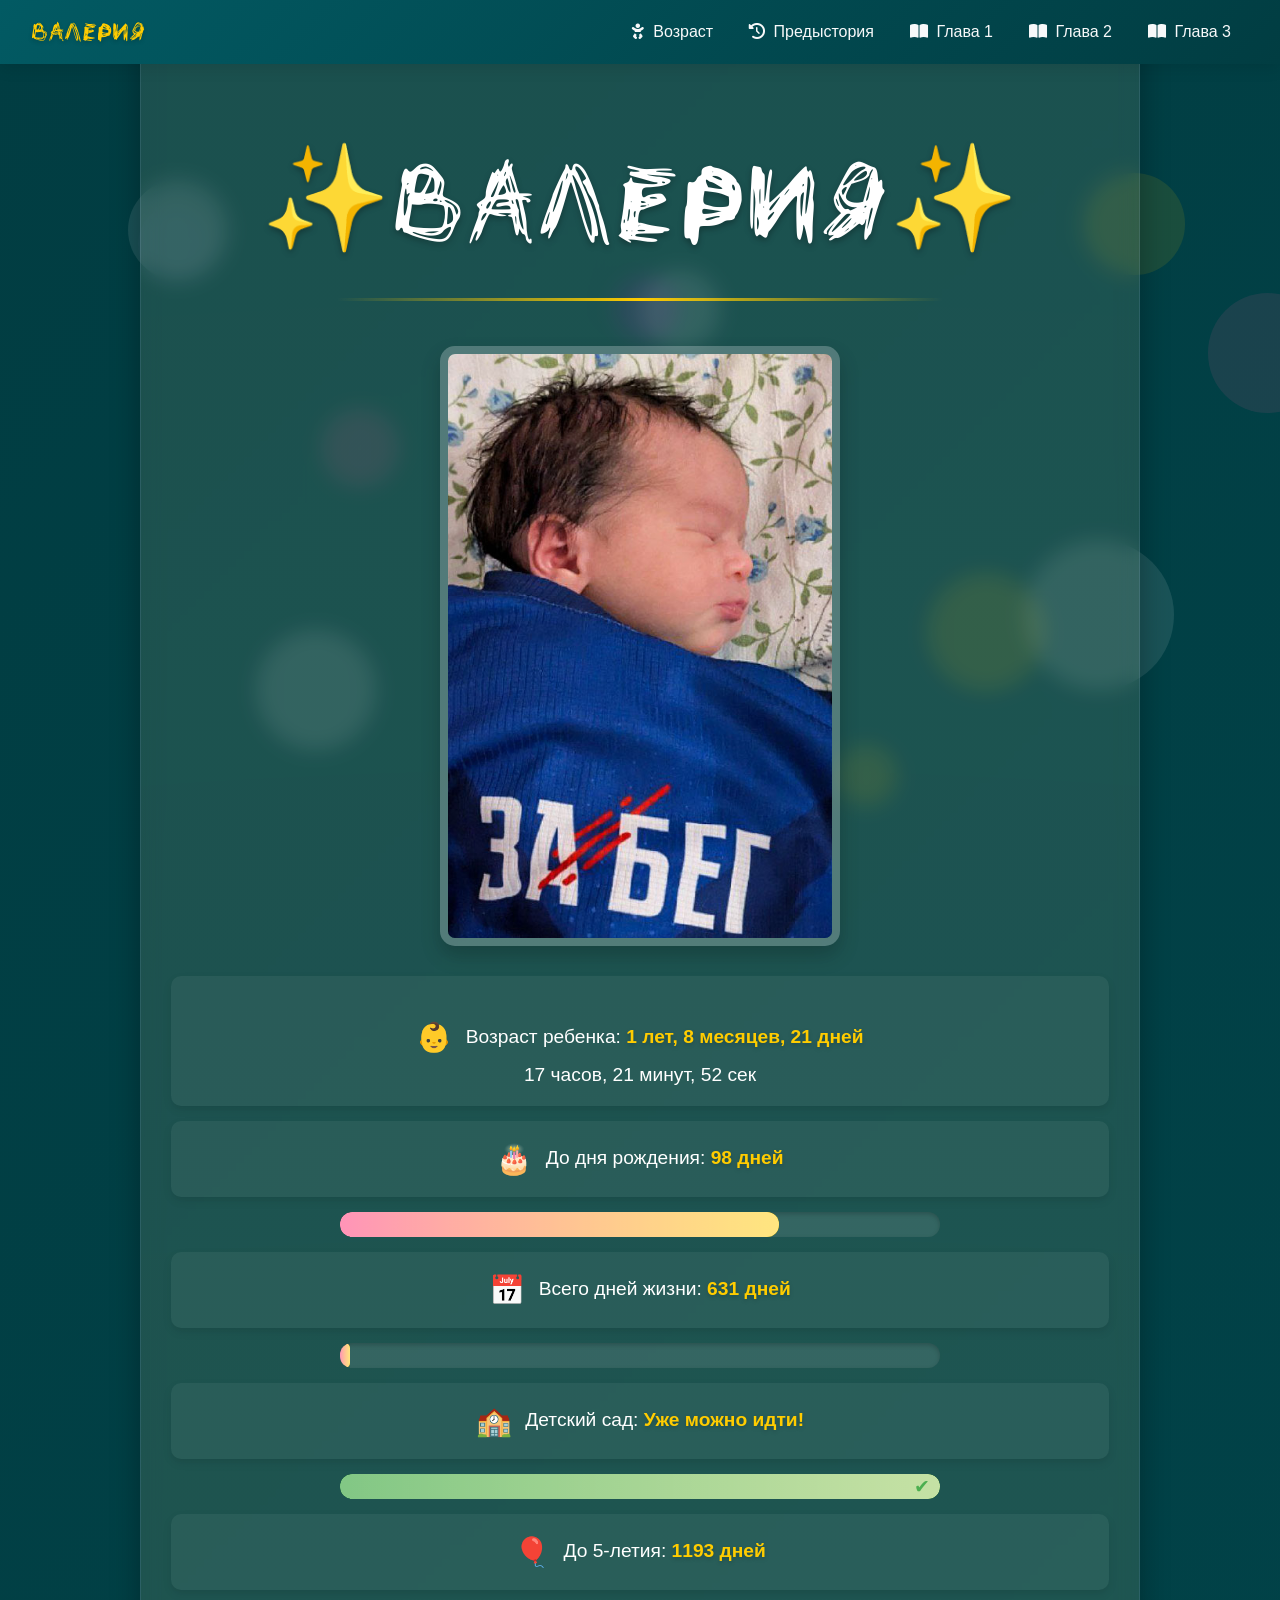
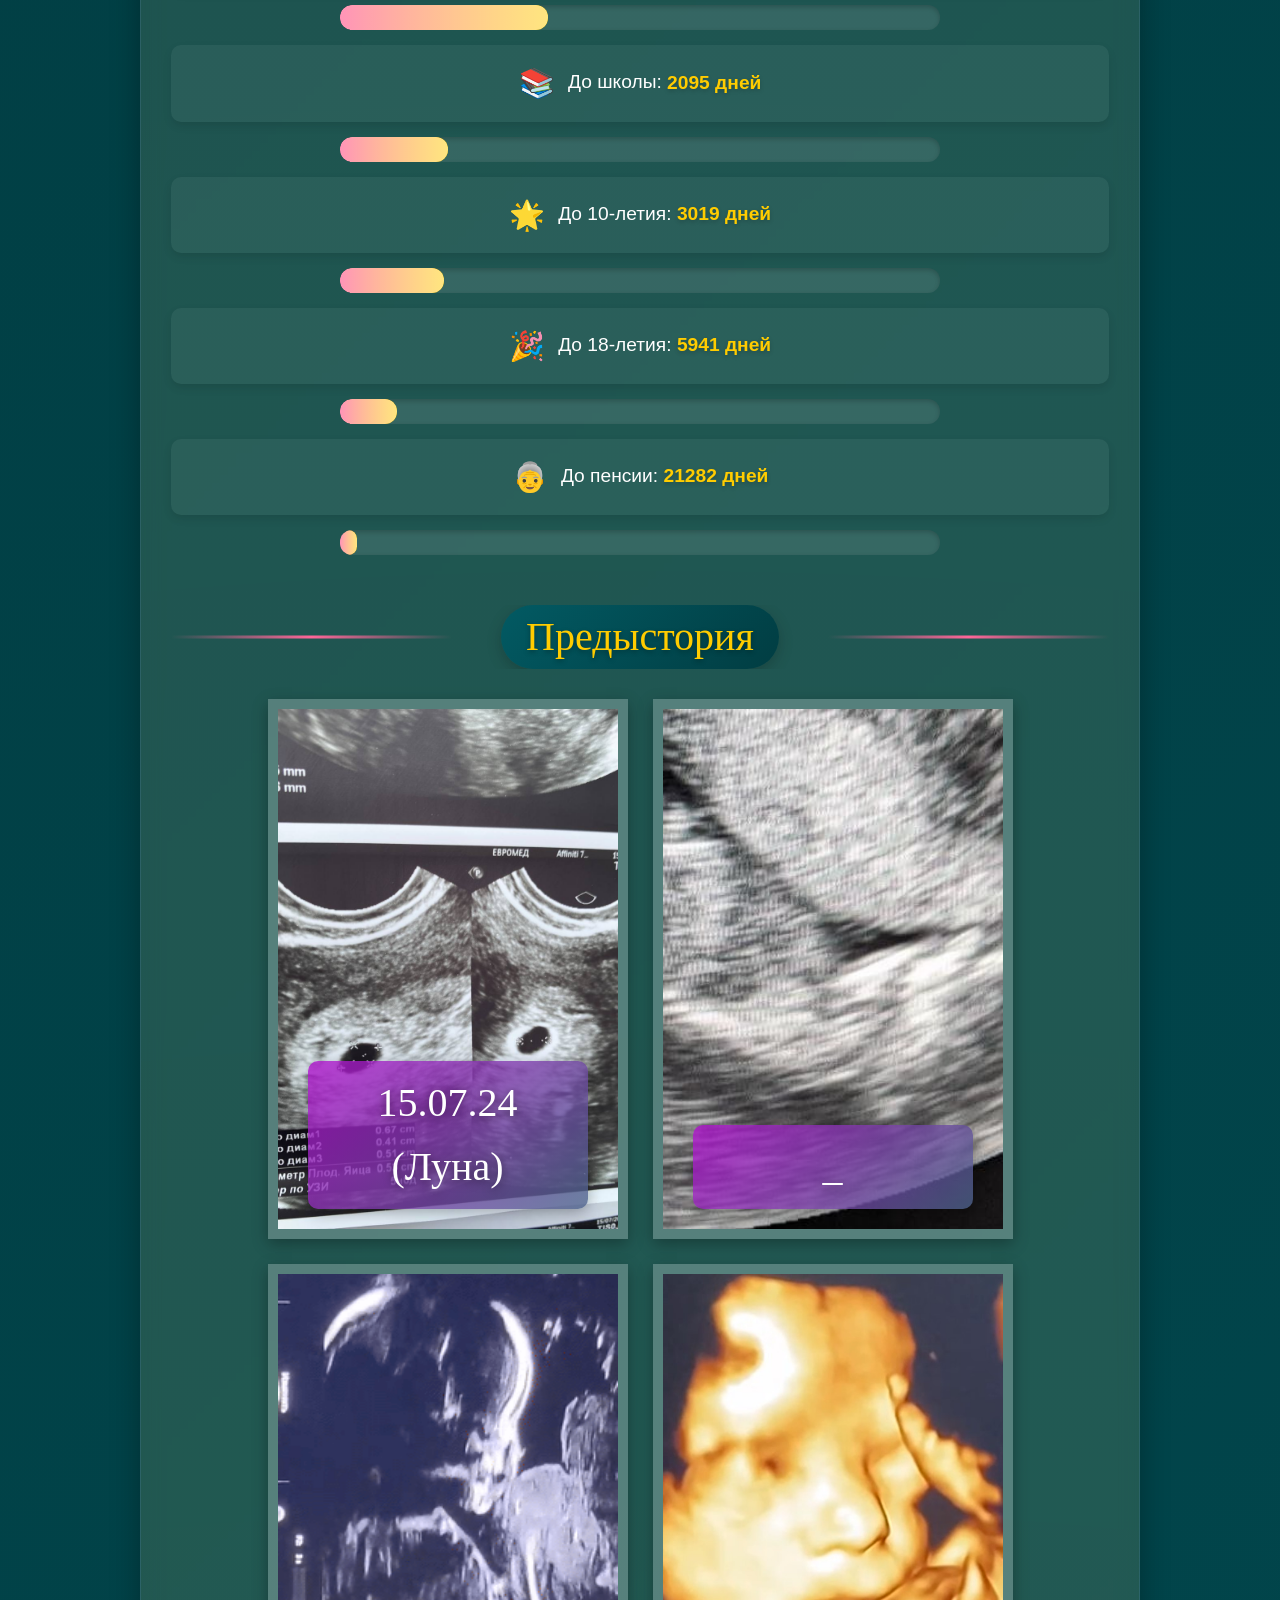
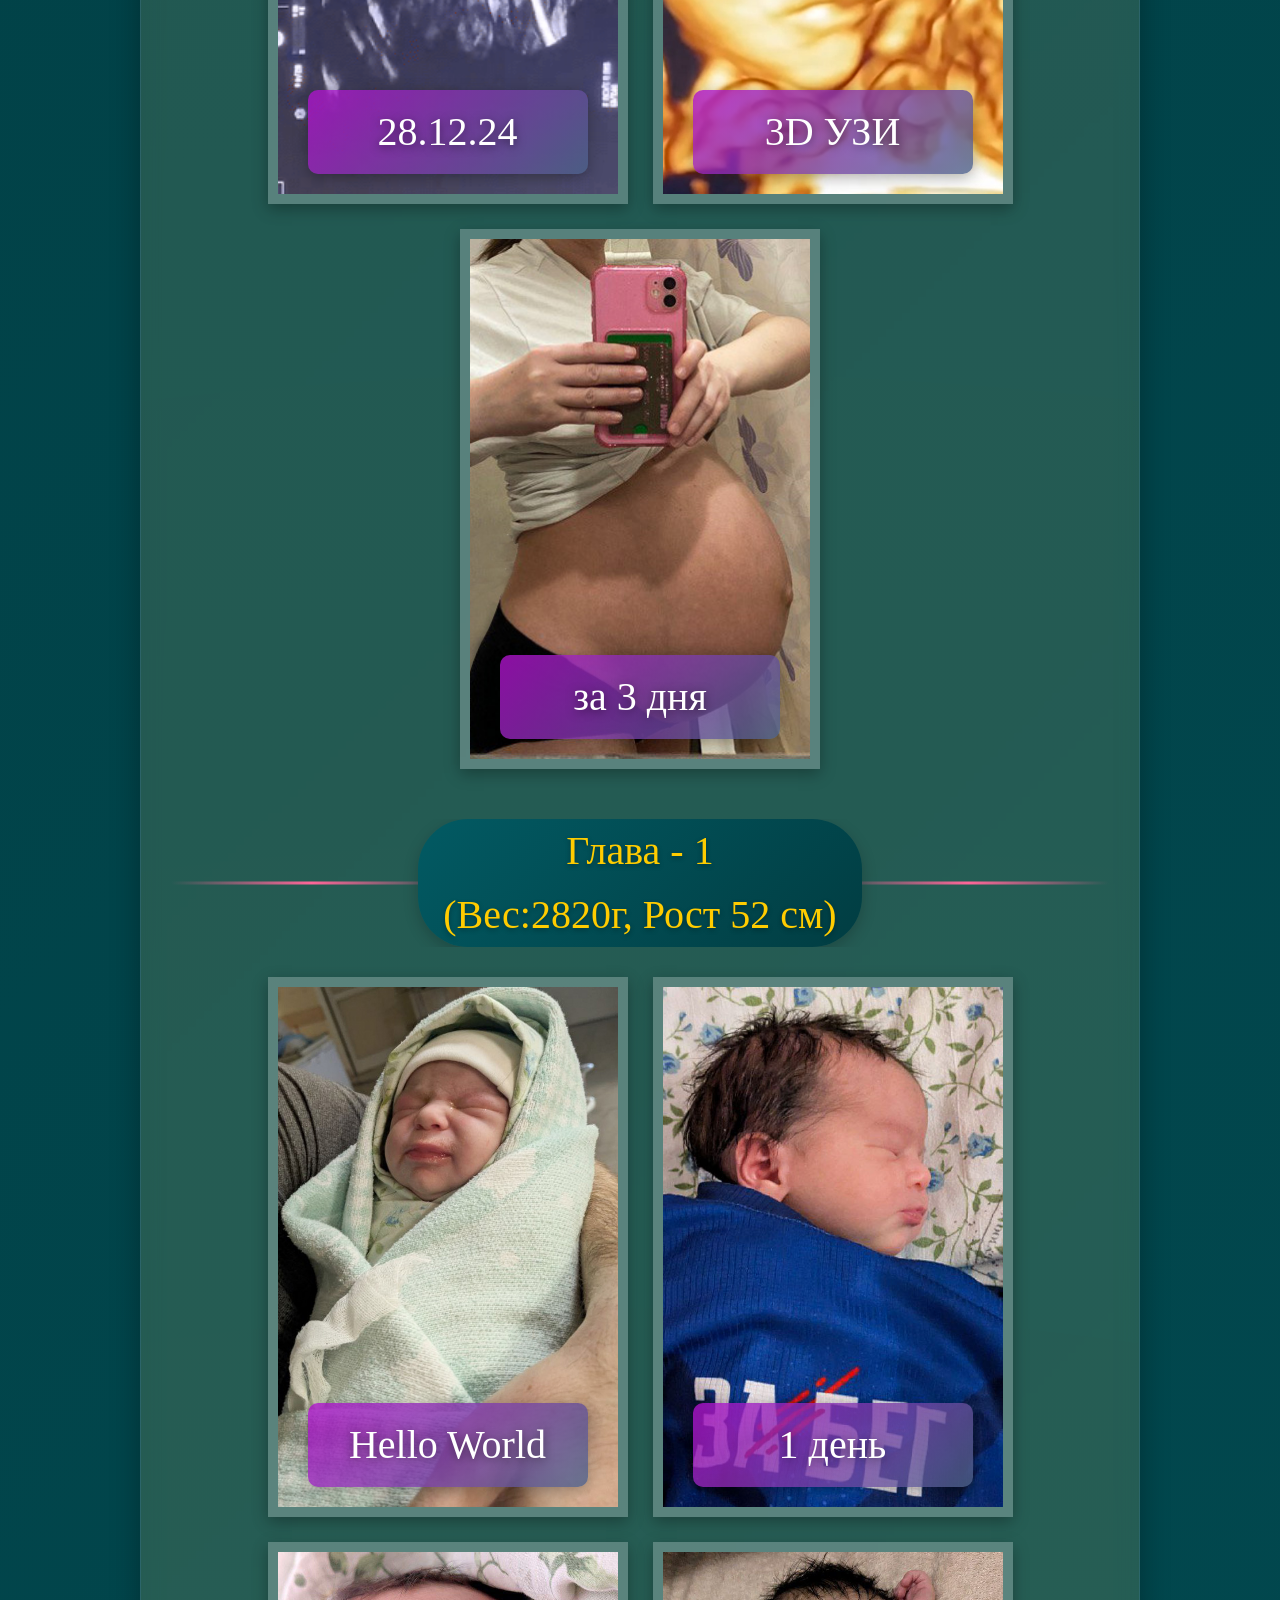
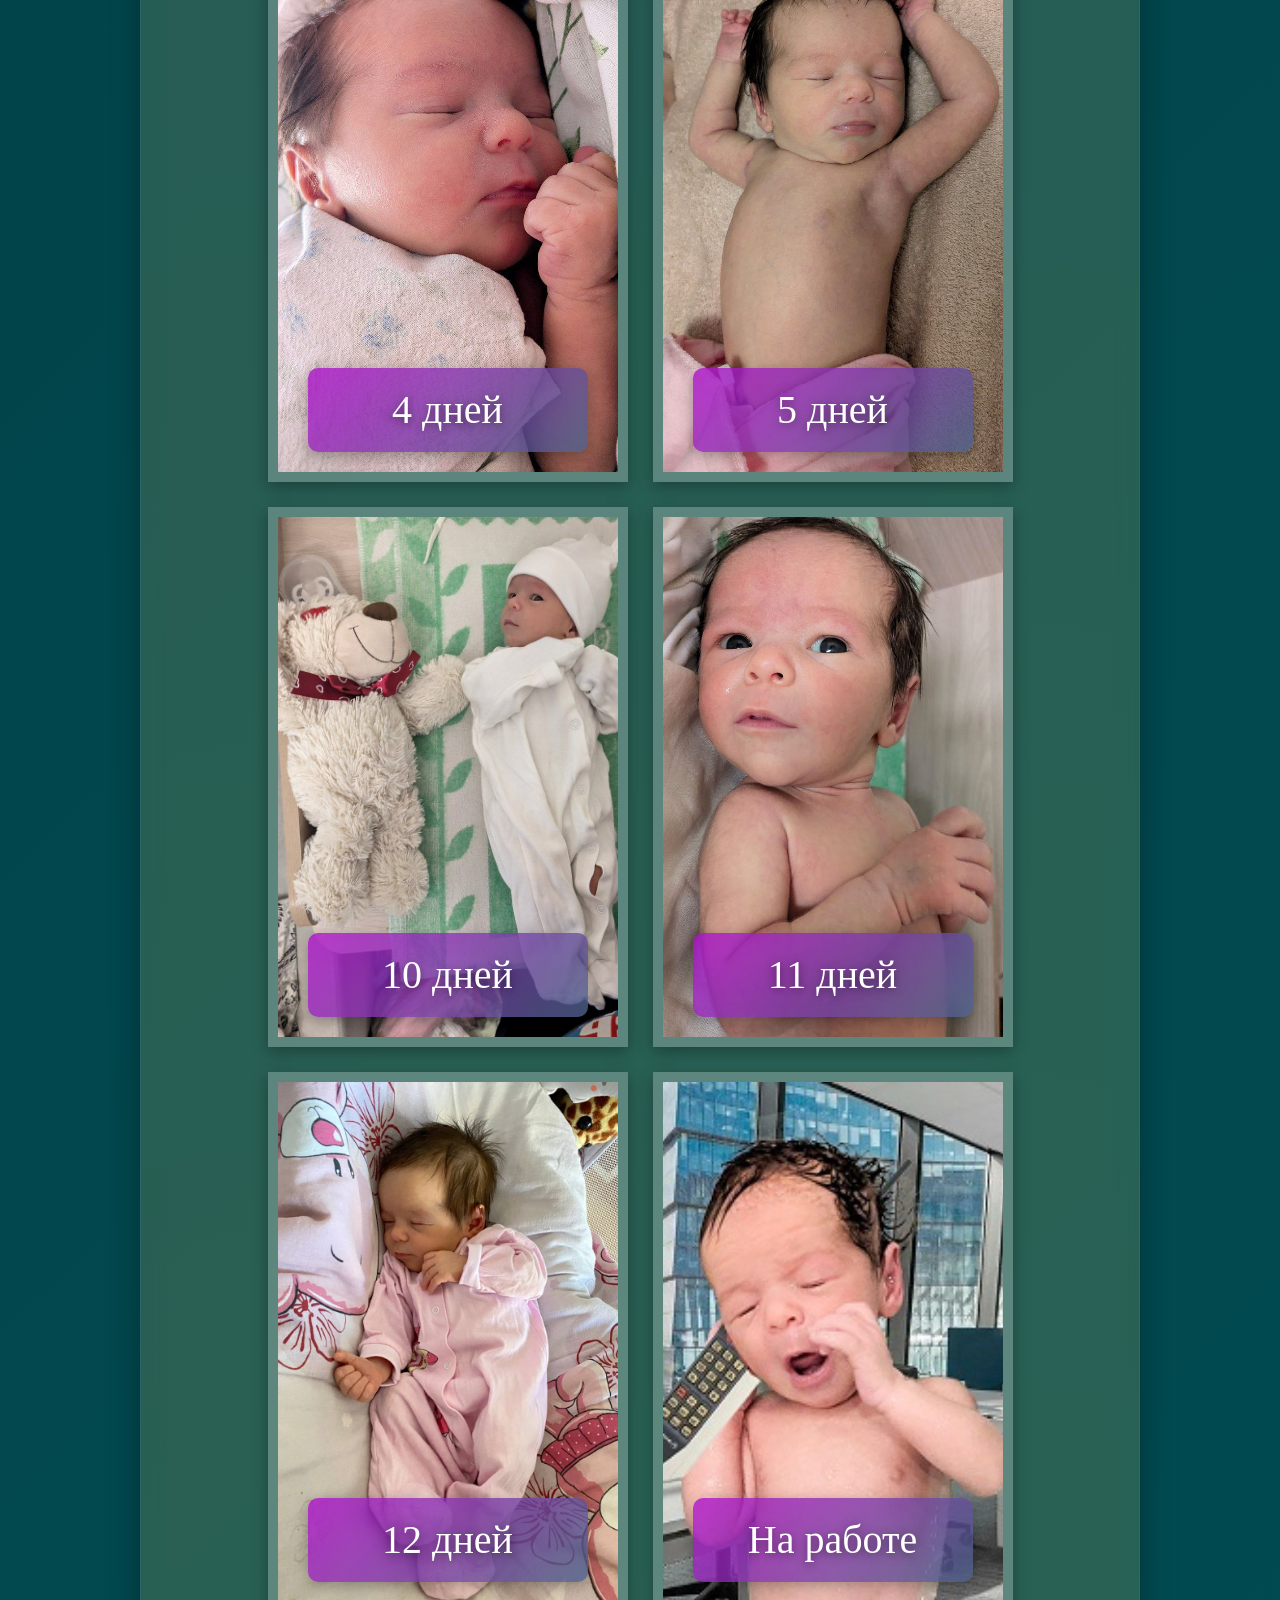
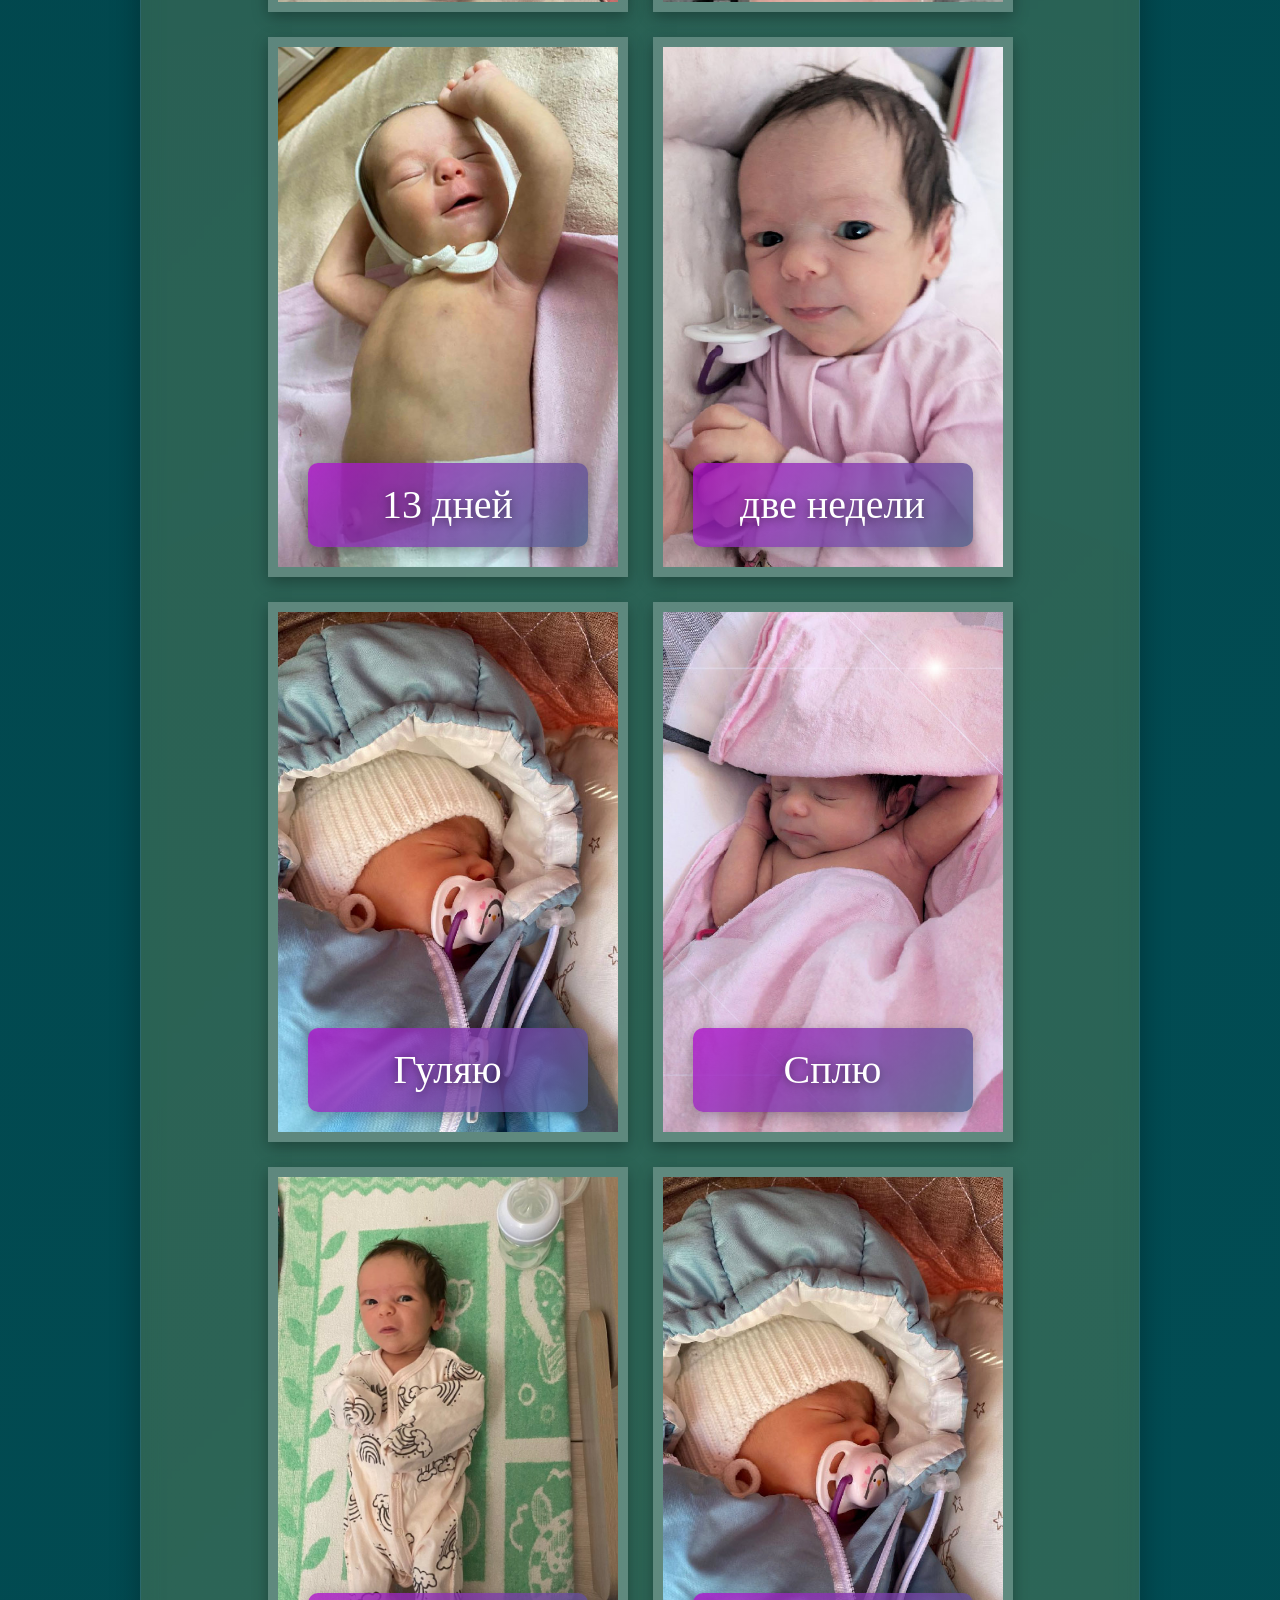
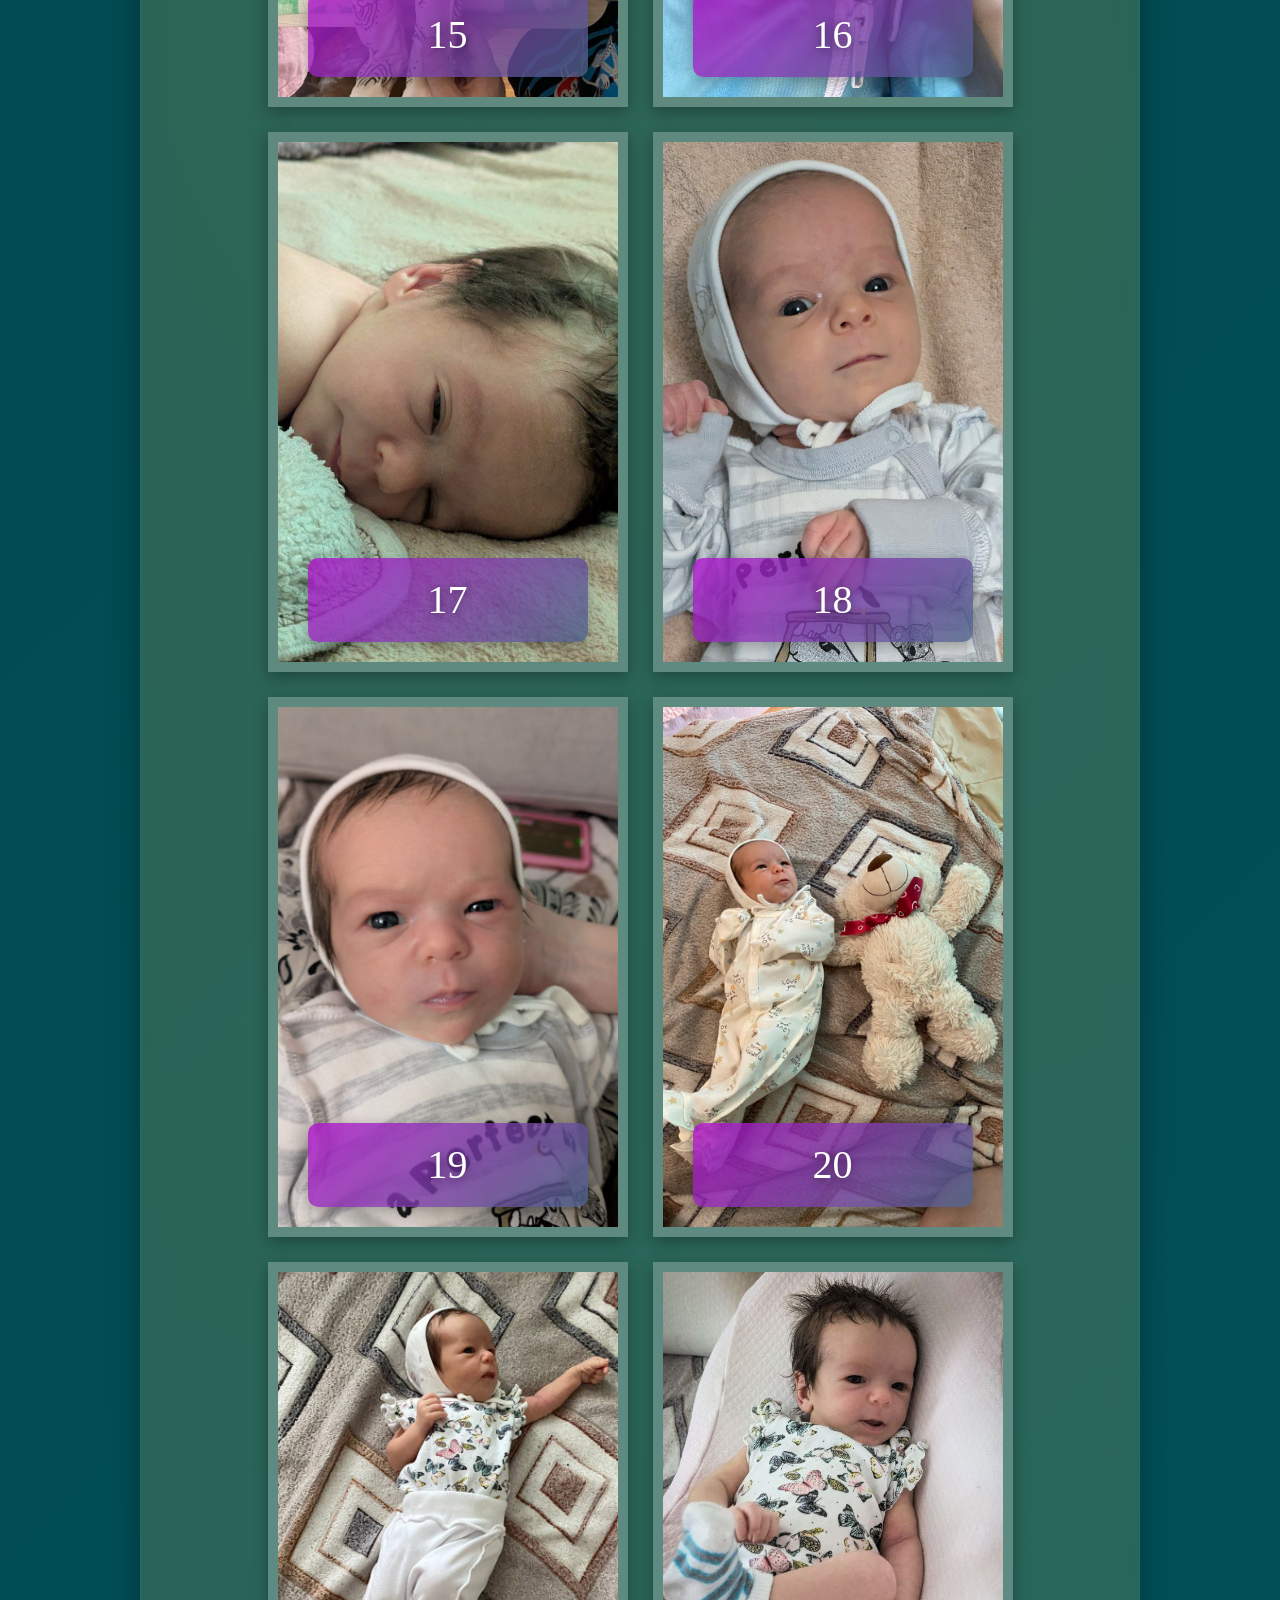
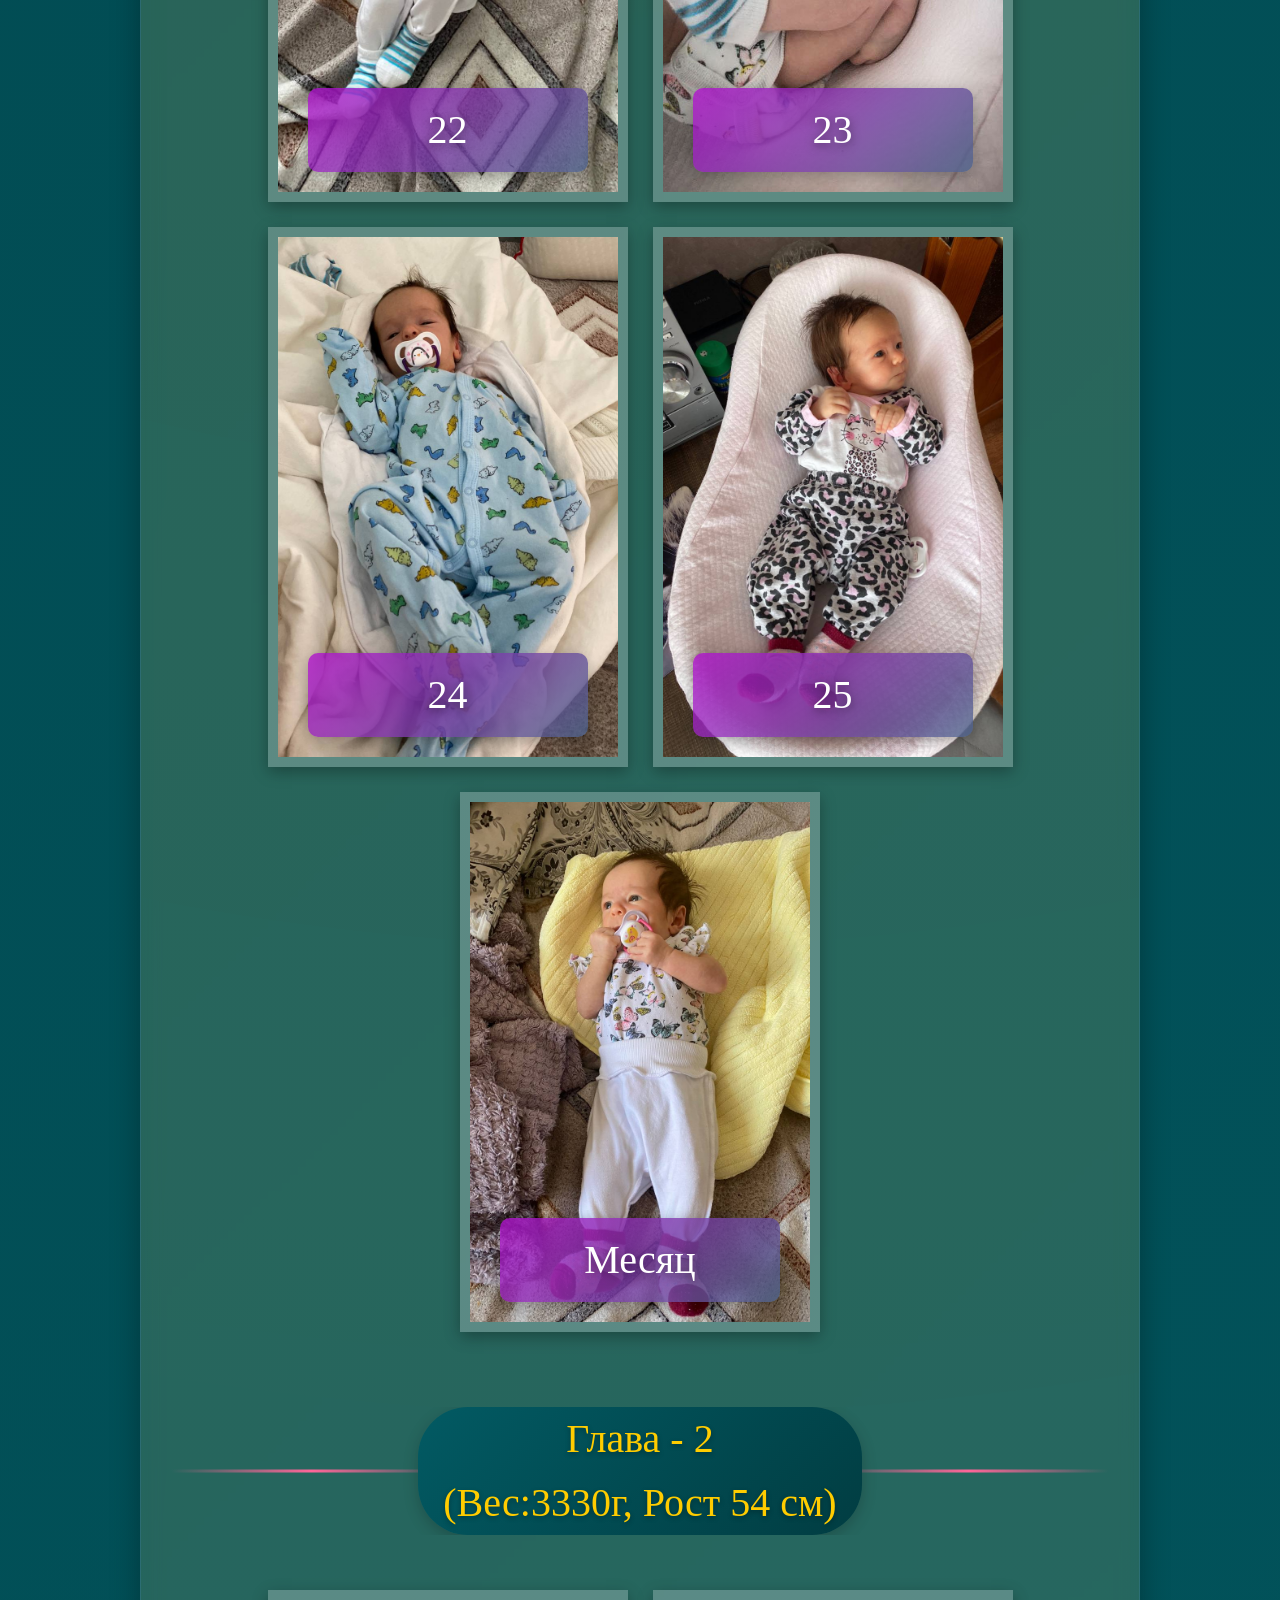
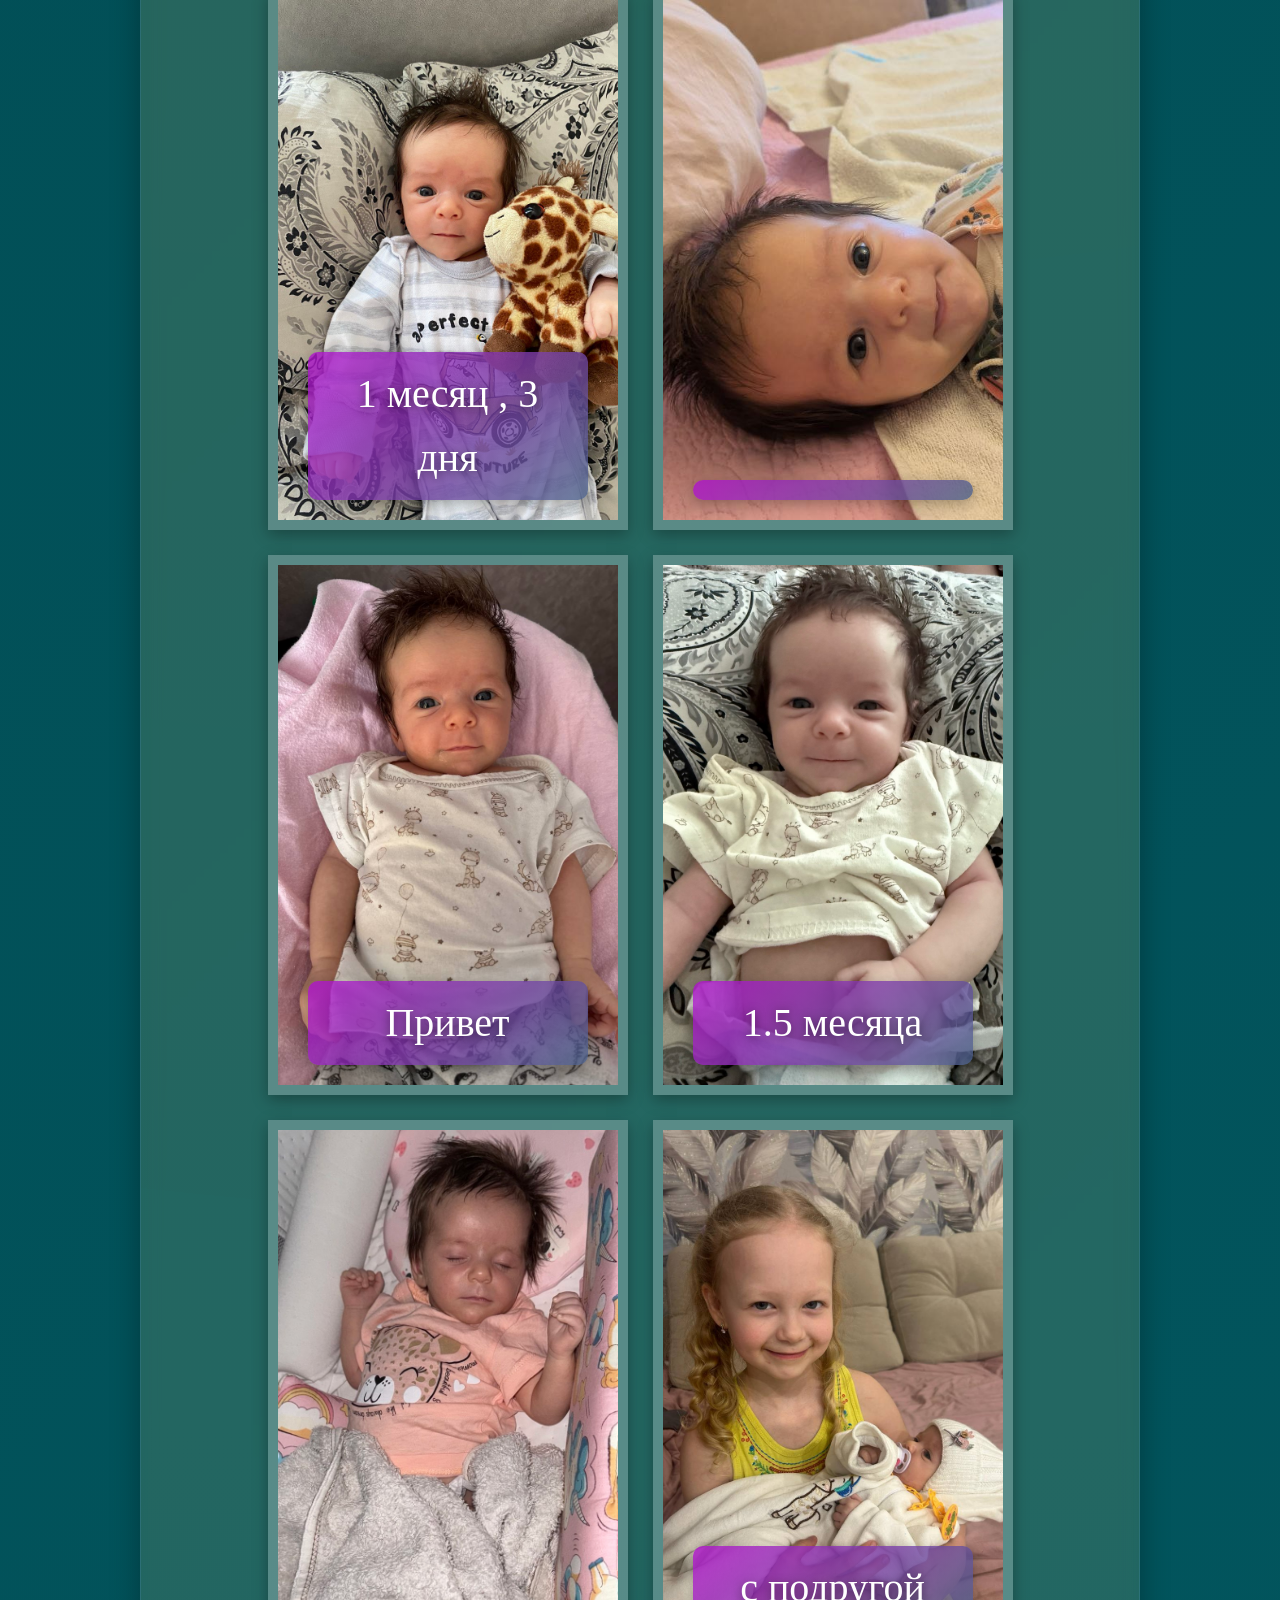
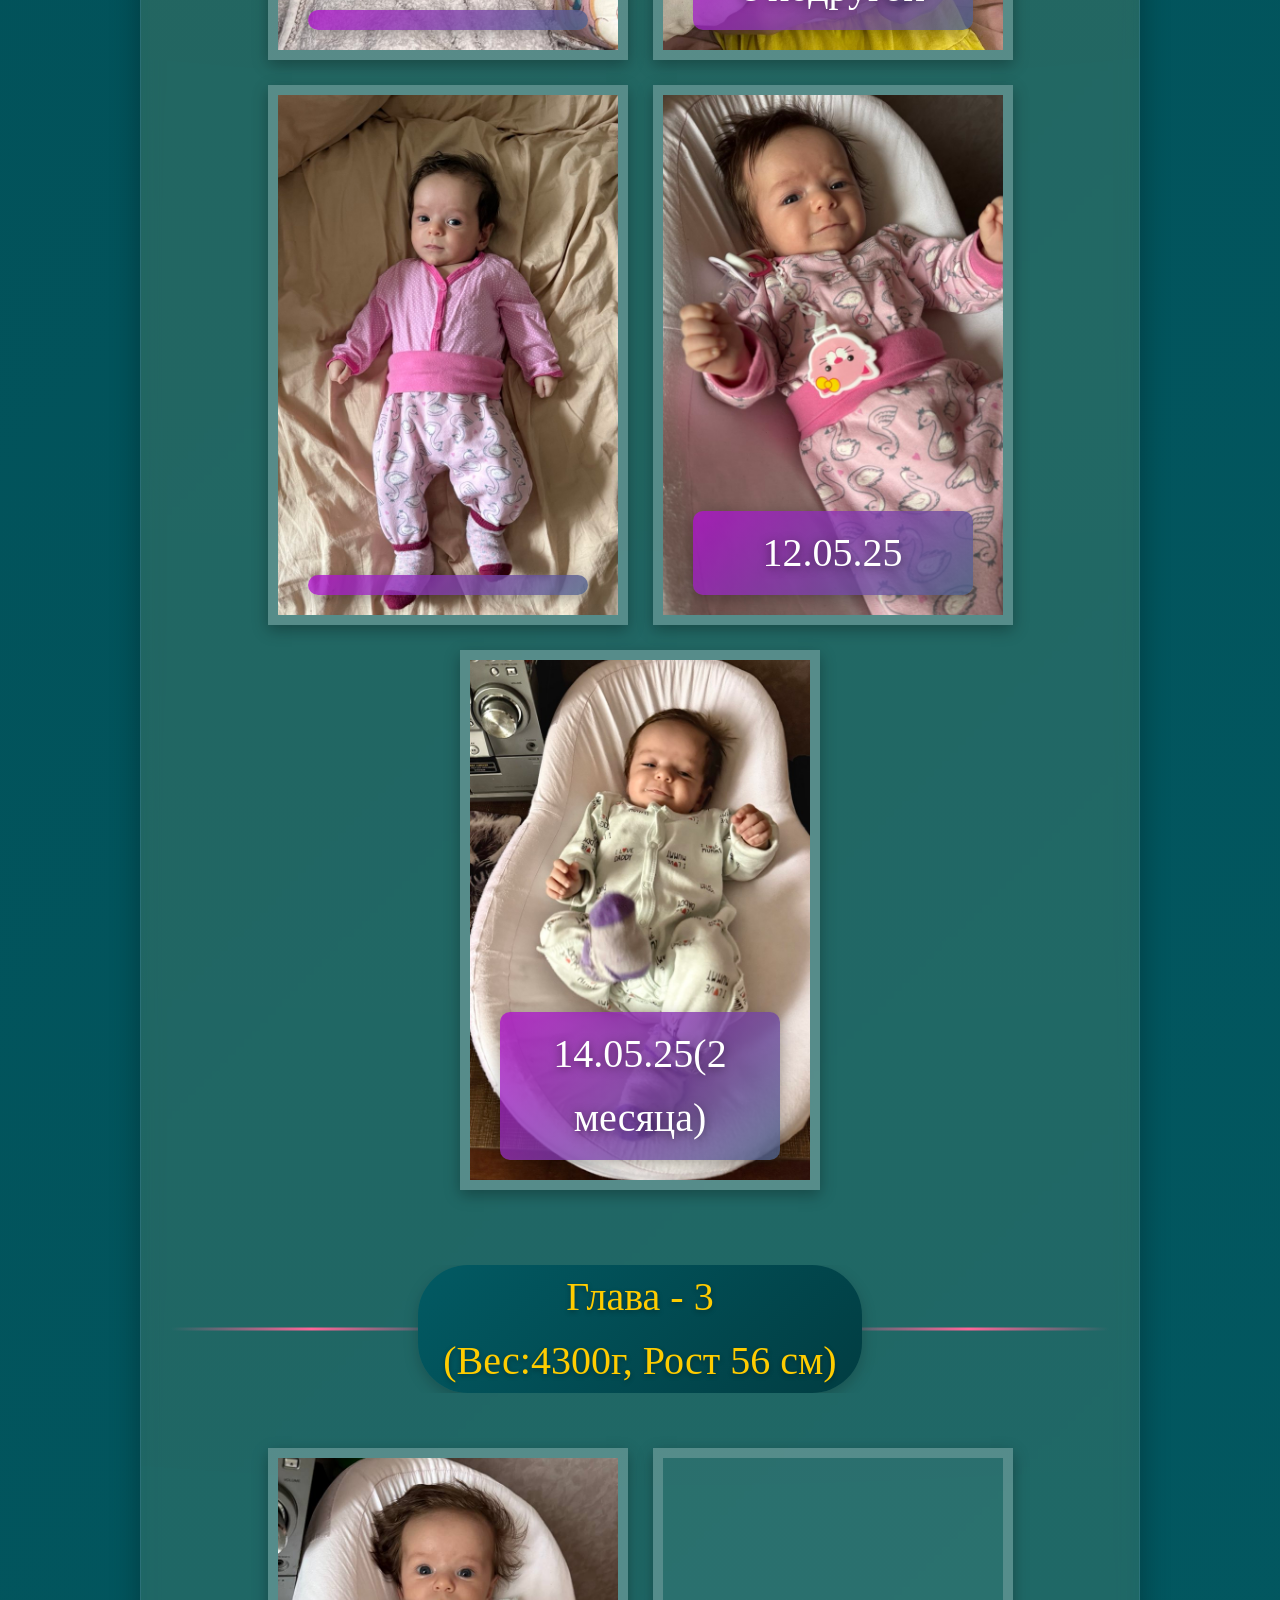
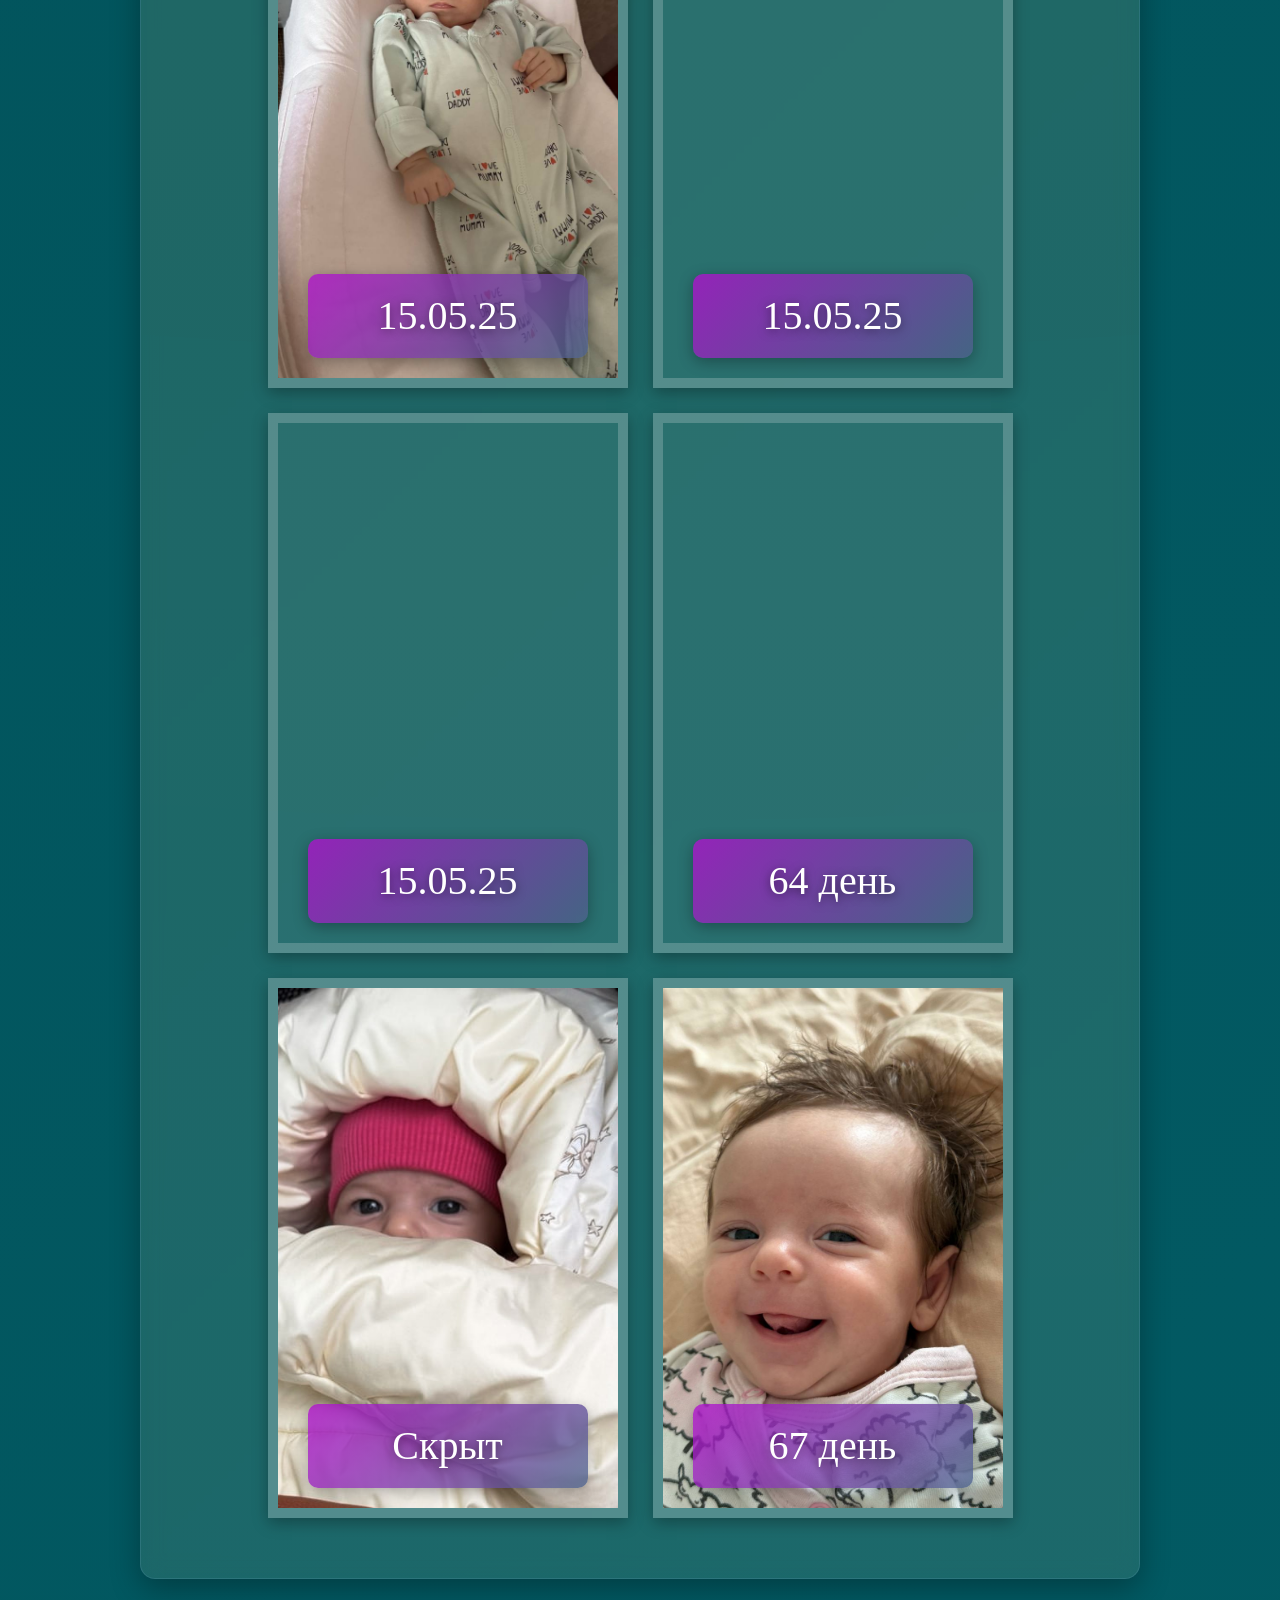
==== index.html @ 24e50fef "first commit" ====
<!DOCTYPE html>
<html lang="ru">
<head>
    <meta charset="UTF-8">
    <meta name="viewport" content="width=device-width, initial-scale=1.0">
    <title>Валерия: История роста</title>
    <link rel="icon" type="image/x-icon" href="icons8.png">
    <!-- Bootstrap CSS -->
    <link href="https://stackpath.bootstrapcdn.com/bootstrap/4.5.2/css/bootstrap.min.css" rel="stylesheet">
    <!-- Google Fonts -->
   
    <!-- Font Awesome -->
    <link rel="stylesheet" href="https://cdnjs.cloudflare.com/ajax/libs/font-awesome/6.4.0/css/all.min.css">
    <!-- Animate.css -->
    <link rel="stylesheet" href="https://cdnjs.cloudflare.com/ajax/libs/animate.css/4.1.1/animate.min.css">
	<link rel="stylesheet" href="styel.css">

    <style>
          /* Анимация частиц в стиле DOOM/Windows */
        .particles-container {
            position: fixed;
            top: 0;
            left: 0;
            width: 100%;
            height: 100%;
            z-index: -1;
            overflow: hidden;
        }
        
        .particle {
            position: absolute;
            width: 2px;
            height: 2px;
            background: rgba(255, 255, 255, 0.5);
            border-radius: 50%;
            animation: particleFly linear infinite;
            opacity: 0;
        }
        
        @keyframes particleFly {
            0% {
                transform: translate3d(0, 0, 0) scale(0.5);
                opacity: 0;
            }
            10% {
                opacity: 0.8;
            }
            50% {
                transform: translate3d(var(--tx), var(--ty), 0) scale(1.2);
                opacity: 1;
            }
            90% {
                opacity: 0.8;
            }
            100% {
                transform: translate3d(calc(var(--tx) * 2), calc(var(--ty) * 2), 0) scale(0.5);
                opacity: 0;
            }
        }
        
        /* Остальные стили остаются без изменений */
        body {
            font-family: 'Arial', sans-serif;
            background-color: #0a0a1a;
            color: #fff;
            overflow-x: hidden;
        }
        
        .navbar {
            background: rgba(10, 10, 26, 0.8);
            backdrop-filter: blur(10px);
        }
        
        .container {
            padding-top: 80px;
            position: relative;
            z-index: 1;
        }
    </style>
</head>
<body>
    <!-- Плавающие элементы фона -->
    <div class="floating-elements">
        <div class="floating-element" style="width: 100px; height: 100px; top: 20%; left: 10%; animation-delay: 0s;"></div>
        <div class="floating-element" style="width: 150px; height: 150px; top: 60%; left: 80%; animation-delay: 2s;"></div>
        <div class="floating-element" style="width: 80px; height: 80px; top: 30%; left: 50%; animation-delay: 4s;"></div>
        <div class="floating-element" style="width: 120px; height: 120px; top: 70%; left: 20%; animation-delay: 6s;"></div>
    </div>
<div class="particles-container" id="particlesContainer"></div>
    <!-- Навигация -->
    <nav class="navbar navbar-expand-lg navbar-light fixed-top">
        <div class="container-fluid">
            <a class="navbar-brand" href="#">Валерия</a>
            <button class="navbar-toggler" type="button" data-toggle="collapse" data-target="#navbarNav" aria-controls="navbarNav" aria-expanded="false" aria-label="Toggle navigation">
                <span class="navbar-toggler-icon"></span>
            </button>
            <div class="collapse navbar-collapse" id="navbarNav">
                <ul class="navbar-nav ml-auto">
                    <li class="nav-item">
                        <a class="nav-link" href="#age"><i class="fas fa-baby mr-1"></i> Возраст</a>
                    </li>
                    <li class="nav-item">
                        <a class="nav-link" href="#perv"><i class="fas fa-history mr-1"></i> Предыстория</a>
                    </li>
                    <li class="nav-item">
                        <a class="nav-link" href="#gl1"><i class="fas fa-book-open mr-1"></i> Глава 1</a>
                    </li>
					                    <li class="nav-item">
                        <a class="nav-link" href="#gl2"><i class="fas fa-book-open mr-1"></i> Глава 2</a>
                    </li>
					                    <li class="nav-item">
                        <a class="nav-link" href="#gl3"><i class="fas fa-book-open mr-1"></i> Глава 3</a>
                    </li>
                </ul>
            </div>
        </div>
    </nav>

    <!-- Основной контент -->
    <div class="container unselectable">
        <h1 id="name-title"><span class="glow-text">✨</span><span id="name-letters"></span><span class="glow-text">✨</span></h1>
        
        <div class="info">
            <div class="slideshow-container">
                <div class="slideshow" id="slideshow">
                    <img src="img/1.jpg" class="active" loading="lazy">
                    <img src="img/5.jpg" loading="lazy">
                    <img src="img/3.jpg" loading="lazy">
                    <img src="img/2.jpg" loading="lazy">
                    <img src="img/4.jpg" loading="lazy">
                    <img src="img/6.jpg" loading="lazy">
					<img src="img/PXL_20250401_162439869_1.jpg" loading="lazy">
					
                </div>
            </div>         
            <p id="age"><span class="emoji">👶</span> Возраст ребенка: <span class="highlight"><br>0 лет, 0 месяцев, 0 дней</span><br></p>
            <p id="nextBirthday"><span class="emoji">🎂</span> До следующего дня рождения: <span class="highlight">355 дней</span></p>
            <div class="progressBarContainer">
                <div id="progressBarYear" class="progressBar" style="width: 2.88186%;"></div>
            </div>
			
			<p id="totalDays"><span class="emoji">📅</span> Всего дней жизни: <span class="highlight"></span></p>
<div class="progressBarContainer">
    <div id="progressBarTotalDays" class="progressBar" style="width: 0%;"></div>
</div>

<p id="kindergartenTime"><span class="emoji">🏫</span> До детского сада: <span class="highlight"></span></p>
<div class="progressBarContainer">
    <div id="progressBarKindergarten" class="progressBar" style="width: 0%;"></div>
</div>
			
            <p id="fiveYears"><span class="emoji">🎈</span> До 5-летия: <span class="highlight"></span></p>
            <div class="progressBarContainer">
                <div id="progressBar5" class="progressBar" style="width: 0.552668%;"></div>
            </div>
            <p id="schoolTime"><span class="emoji">📚</span> До школы: <span class="highlight"></span></p>
            <div class="progressBarContainer">
                <div id="progressBarSchool" class="progressBar" style="width: 0.369989%;"></div>
            </div>
            <p id="tenYears"><span class="emoji">🌟</span> До 10-летия: <span class="highlight"></span></p>
            <div class="progressBarContainer">
                <div id="progressBar10" class="progressBar" style="width: 0.276334%;"></div>
            </div>
            <p id="eighteenYears"><span class="emoji">🎉</span> До 18-летия: <span class="highlight"></span></p>
            <div class="progressBarContainer">
                <div id="progressBar18" class="progressBar" style="width: 0.15351%;"></div>
            </div>
            <p id="retirement"><span class="emoji">👵</span> До пенсии: <span class="highlight"></span></p>
            <div class="progressBarContainer">
                <div id="progressBarRetirement" class="progressBar" style="width: 0.0460493%;"></div>
            </div>
        </div>
        
        <!-- Раздел "Первые дни" -->
        <div class="section-divider">
            <div class="section-title" id="perv">Предыстория</div>
        </div>
        
        <div class="anniversary-row">
            <div class="anniversary-frame" onclick="openModal('./img/photo_2024-07-15_15-59-38.jpg', 'УЗИ 15.07.24')">
                <img data-src="./img/photo_2024-07-15_15-59-38.jpg" alt="15.07.24" class="anniversary-photo" loading="lazy">
                <div class="placeholder">15.07.24</div>
                <div class="anniversary-text">15.07.24 (Луна)</div>
            </div> 
			

			
						<div class="anniversary-frame" onclick="openModal('./img/photo_2025-03-31_07-40-50.jpg', '')">
                <img data-src="./img/photo_2025-03-31_07-40-50.jpg" alt="УЗИ" class="anniversary-photo" loading="lazy">
                <div class="placeholder"></div>
                <div class="anniversary-text">_</div>
            </div> 
			

            <div class="anniversary-frame" onclick="openModal('./img/minus2.jpg', '28.12.24')">
                <img data-src="./img/ezgif-815fda565eec18.gif" alt="УЗИ" class="anniversary-photo" loading="lazy">
                <div class="placeholder"></div>
                <div class="anniversary-text">28.12.24</div>
            </div> 
            
            <div class="anniversary-frame" onclick="openModal('./img/minus1.jpg', '3D УЗИ')">
                <img data-src="./img/minus1.jpg" alt="УЗИ" class="anniversary-photo" loading="lazy">
                <div class="placeholder"></div>
                <div class="anniversary-text">3D УЗИ</div>
            </div>
			
			
						<div class="anniversary-frame" onclick="openModal('./img/photo_2025-03-26_22-17-03.jpg', '10.03.25')">
                <img data-src="./img/photo_2025-03-26_22-17-03.jpg" alt="УЗИ" class="anniversary-photo" loading="lazy">
                <div class="placeholder"></div>
                <div class="anniversary-text"> за 3 дня</div>
            </div> 
            
        </div>
        
        <!-- Раздел "Глава - 1" -->
        <div class="section-divider">
            <div class="section-title" id="gl1">Глава - 1<br>(Вес:2820г, Рост 52 см)</div>
        </div>
        
        <div class="anniversary-row">
            <div class="anniversary-frame" onclick="openModal('./img/0day.jpg', 'Первый вдох жизни')">
                <img data-src="./img/0day.jpg" alt="Первый день" class="anniversary-photo" loading="lazy">
                <div class="placeholder"></div>
                <div class="anniversary-text">Hello World</div>
            </div>
			
			<div class="anniversary-frame" onclick="openModal('./img/3.jpg', 'день первый')">
                <img data-src="./img/3.jpg" alt="1 дней" class="anniversary-photo" loading="lazy">
                <div class="placeholder"></div>
                <div class="anniversary-text">1 день</div>
            </div>
            
			

			
			
			<div class="anniversary-frame" onclick="openModal('./img/4.jpg', '4 день')">
                <img data-src="./img/4.jpg" alt="4 дней" class="anniversary-photo" loading="lazy">
                <div class="placeholder"></div>
                <div class="anniversary-text">4 дней</div>
            </div>
            
            <div class="anniversary-frame" onclick="openModal('./img/1.jpg', '5 дней')">
                <img data-src="./img/1.jpg" alt="5 дней" class="anniversary-photo" loading="lazy">
                <div class="placeholder"></div>
                <div class="anniversary-text">5 дней</div>
            </div>
            
            <div class="anniversary-frame" onclick="openModal('./img/10day.jpg', '10 дней')">
                <img data-src="./img/10day.jpg" alt="10 дней" class="anniversary-photo" loading="lazy">
                <div class="placeholder"></div>
                <div class="anniversary-text">10 дней</div>
            </div>
            
            <div class="anniversary-frame" onclick="openModal('./img/11day.jpg', '11 дней')">
                <img data-src="./img/11day.jpg" alt="11 дней" class="anniversary-photo" loading="lazy">
                <div class="placeholder"></div>
                <div class="anniversary-text">11 дней</div>
            </div>
            
            <div class="anniversary-frame" onclick="openModal('./img/12day.jpg', '12 дней')">
                <img data-src="./img/12day.jpg" alt="12 дней" class="anniversary-photo" loading="lazy">
                <div class="placeholder"></div>
                <div class="anniversary-text">12 дней</div>
            </div>
            
            <div class="anniversary-frame" onclick="openModal('./img/photo_2025-03-26_15-39-24.jpg', 'На работе')">
                <img data-src="./img/photo_2025-03-26_15-39-24.jpg" alt="На работе" class="anniversary-photo" loading="lazy">
                <div class="placeholder"></div>
                <div class="anniversary-text">На работе</div>
            </div>
            
            <div class="anniversary-frame" onclick="openModal('./img/photo_2025-03-27_15-35-02.jpg', '13 дней')">
                <img data-src="./img/photo_2025-03-27_15-35-02.jpg" alt="13 дней" class="anniversary-photo" loading="lazy">
                <div class="placeholder"></div>
                <div class="anniversary-text">13 дней</div>
            </div>
            

			
			    <div class="anniversary-frame" onclick="openModal('./img/-2147483648_-213534.jpg', 'две недели')">
                <img data-src="./img/-2147483648_-213534.jpg" alt="две недели" class="anniversary-photo" loading="lazy">
                <div class="placeholder"></div>
                <div class="anniversary-text">две недели</div>
				</div>
				
				
			     <div class="anniversary-frame" onclick="openModal('./img/22222222222222.jpg', 'Гуляю, чтобы открыть мир. 🌳🚶‍♀️')">
                <img data-src="./img/22222222222222.jpg" alt="Гуляю" class="anniversary-photo" loading="lazy">
                <div class="placeholder"></div>
                <div class="anniversary-text">Гуляю</div>
				</div>
				
				<div class="anniversary-frame" onclick="openModal('./img/4441.jpg', 'Сны о звёздах под закрытыми веками. 🌙💤')">
                <img data-src="./img/4441.jpg" alt="Сплю" class="anniversary-photo" loading="lazy">
                <div class="placeholder"></div>
                <div class="anniversary-text">Сплю</div>
				</div>
				
				
				<div class="anniversary-frame" onclick="openModal('./img/photo_2025-03-29_18-41-12.jpg', 'Даже малыши знают, как работать над своим будущим. 💼👶')">
                <img data-src="./img/photo_2025-03-29_18-41-12.jpg" alt="Сплю" class="anniversary-photo" loading="lazy">
                     <div class="placeholder"></div>
                <div class="anniversary-text">15</div>
				</div>
				
								<div class="anniversary-frame" onclick="openModal('./img/22222222222222.jpg', 'От первого вздоха до первых шагов: история роста. 🌱✨')">
                <img data-src="./img/22222222222222.jpg" alt="Сплю" class="anniversary-photo" loading="lazy">
                     <div class="placeholder"></div>
                <div class="anniversary-text">16</div>
				</div>
				
				
												<div class="anniversary-frame" onclick="openModal('./img/photo_2025-03-31_13-30-551.jpg', 'Каждый день приближает нас к новым открытиям. 🚀🌟 ДЕНЬ')">
                <img data-src="./img/photo_2025-03-31_13-30-55.jpg" alt="Сплю" class="anniversary-photo" loading="lazy">
                     <div class="placeholder"></div>
                <div class="anniversary-text">17</div>
				</div>
				
				
				<div class="anniversary-frame" onclick="openModal('./img/PXL_20250401_162439869.jpg', 'Рост — это не просто цифры, это эмоции. 📊💖')">
                <img data-src="./img/PXL_20250401_162439869_1.jpg" alt="Сплю" class="anniversary-photo" loading="lazy">
                     <div class="placeholder"></div>
                <div class="anniversary-text">18</div>
				</div>

				
								<div class="anniversary-frame" onclick="openModal('./img/photo_2025-04-02_20-41-31.jpg', 'Маленькие победы становятся большими достижениями. 🎉👶')">
                <img data-src="./img/photo_2025-04-02_20-41-31.jpg" alt="Сплю" class="anniversary-photo" loading="lazy">
                     <div class="placeholder"></div>
                <div class="anniversary-text">19</div>
				</div>
				

							
				<div class="anniversary-frame" onclick="openModal('./img/photo_2025-04-03_09-09-53.jpg', '20-ый ДЕНЬ')">
                <img data-src="./img/photo_2025-04-03_09-09-53.jpg" alt="Сплю" class="anniversary-photo" loading="lazy">
                     <div class="placeholder"></div>
                <div class="anniversary-text">20</div>
				</div>
				
				
				<div class="anniversary-frame" onclick="openModal('./img/photo_2025-04-05_12-42-45.jpg', '22-ый ДЕНЬ')">
                <img data-src="./img/photo_2025-04-05_12-42-45.jpg" alt="22" class="anniversary-photo" loading="lazy">
                     <div class="placeholder"></div>
                <div class="anniversary-text">22</div>
				</div>
				
				
								
				<div class="anniversary-frame" onclick="openModal('./img/photo_2025-04-06_12-07-09.jpg', '23-ый ДЕНЬ')">
                <img data-src="./img/photo_2025-04-06_12-05-37.jpg" alt="23" class="anniversary-photo" loading="lazy">
                     <div class="placeholder"></div>
                <div class="anniversary-text">23</div>
				</div>
				
				
								<div class="anniversary-frame" onclick="openModal('./img/photo_2025-04-07_22-34-17.jpg', '24-ый ДЕНЬ')">
                <img data-src="./img/photo_2025-04-07_22-34-17.jpg" alt="24" class="anniversary-photo" loading="lazy">
                     <div class="placeholder"></div>
                <div class="anniversary-text">24</div>
				</div>
				
				
				
								
				
								<div class="anniversary-frame" onclick="openModal('./img/photo_2025-04-08_09-48-31.jpg', '25-ый ДЕНЬ')">
                <img data-src="./img/photo_2025-04-08_09-48-31.jpg" alt="24" class="anniversary-photo" loading="lazy">
                     <div class="placeholder"></div>
                <div class="anniversary-text">25</div>
				</div>
				
				
				
								
				<div class="anniversary-frame" onclick="openModal('./img/photo_2025-04-14_21-08-33.jpg', 'Месяц')">
                <img data-src="./img/photo_2025-04-14_21-08-33.jpg" alt="24" class="anniversary-photo" loading="lazy">
                     <div class="placeholder"></div>
                <div class="anniversary-text">Месяц</div>
				</div>
				
				
				        <div class="section-divider">
            <div class="section-title" id="gl2">Глава - 2 <br>(Вес:3330г, Рост 54 см)</div>
        </div>
				
				
								<div class="anniversary-frame" onclick="openModal('./img/photo_2025-04-17_12-21-54.jpg', '1 месяц , 3 дня')">
                <img data-src="./img/photo_2025-04-17_12-21-54.jpg" alt="24" class="anniversary-photo" loading="lazy">
                     <div class="placeholder"></div>
                <div class="anniversary-text">1 месяц , 3 дня </div>
				</div>
				
								<div class="anniversary-frame" onclick="openModal('./img/photo_2025-04-24_18-57-37.jpg', '')">
                <img data-src="./img/photo_2025-04-24_18-57-37_1.jpg" alt="24" class="anniversary-photo" loading="lazy">
                     <div class="placeholder"></div>
                <div class="anniversary-text"> </div>
				</div>
				
				
				<div class="anniversary-frame" onclick="openModal('./img/photo_2025-04-28_11-04-06.jpg', '')">
                <img data-src="./img/photo_2025-04-28_11-04-06.jpg" alt="24" class="anniversary-photo" loading="lazy">
                     <div class="placeholder"></div>
                <div class="anniversary-text">Привет </div>
				</div>
				
								<div class="anniversary-frame" onclick="openModal('./img/photo_2025-04-29_10-13-26.jpg', '1.5 месяца')">
                <img data-src="./img/photo_2025-04-29_10-13-26.jpg" alt="24" class="anniversary-photo" loading="lazy">
                     <div class="placeholder"></div>
                <div class="anniversary-text">1.5 месяца </div>
				</div>
				
												<div class="anniversary-frame" onclick="openModal('./img/photo_2025-05-03_00-32-40.jpg', 'с подругой')">
                <img data-src="./img/photo_2025-05-03_00-32-40.jpg" alt="24" class="anniversary-photo" loading="lazy">
                     <div class="placeholder"></div>
                <div class="anniversary-text"></div>
				</div>
				
																<div class="anniversary-frame" onclick="openModal('./img/photo_2025-05-05_10-57-43.jpg', '')">
                <img data-src="./img/photo_2025-05-05_10-57-43.jpg" alt="24" class="anniversary-photo" loading="lazy">
                     <div class="placeholder"></div>
                <div class="anniversary-text">с подругой</div>
				</div>
				
				
				
				
				
																				<div class="anniversary-frame" onclick="openModal('./img/PXL_20250104_125917874.jpg', '')">
                <img data-src="./img/PXL_20250104_125917874.jpg" alt="24" class="anniversary-photo" loading="lazy">
                     <div class="placeholder"></div>
                <div class="anniversary-text"></div>
				</div>
				
								
																				<div class="anniversary-frame" onclick="openModal('./img/photo_2025-05-12_12-47-25.jpg', '12.05.25')">
                <img data-src="./img/photo_2025-05-12_12-47-25.jpg" alt="24" class="anniversary-photo" loading="lazy">
                     <div class="placeholder"></div>
                <div class="anniversary-text">12.05.25</div>
				</div>
				
				
																								<div class="anniversary-frame" onclick="openModal('./img/photo_2025-05-14_18-18-22.jpg', '14.05.25')">
                <img data-src="./img/photo_2025-05-14_18-18-22.jpg" alt="24" class="anniversary-photo" loading="lazy">
                     <div class="placeholder"></div>
                <div class="anniversary-text">14.05.25(2 месяца)</div>
				</div>
				
				
				        <div class="section-divider">
            <div class="section-title" id="gl3">Глава - 3 <br>(Вес:4300г, Рост 56 см)</div>
        </div>
				<div class="anniversary-frame" onclick="openModal('./img/photo_2025-05-15_15-20-43.jpg', '15.05.25')">
                <img data-src="./img/photo_2025-05-15_15-20-43.jpg" alt="24" class="anniversary-photo" loading="lazy">
                     <div class="placeholder"></div>
                <div class="anniversary-text">15.05.25</div>
				</div>
				
								<div class="anniversary-frame" onclick="openModal('./img/photo_2025-05-15_20-39-14.jpg', '15.05.25')">
                <img data-src="./img/photo_2025-05-15_20-39-14.jpg" alt="24" class="anniversary-photo" loading="lazy">
                     <div class="placeholder"></div>
                <div class="anniversary-text">15.05.25</div>
				</div>
				        
				<div class="anniversary-frame" onclick="openModal('./img/photo_2025-05-15_23-10-40.jpg', '15.05.25')">
                <img data-src="./img/photo_2025-05-15_23-10-40.jpg" alt="24" class="anniversary-photo" loading="lazy">
                     <div class="placeholder"></div>
                <div class="anniversary-text">15.05.25</div>
				</div>
				
				

		
		
		
						<div class="anniversary-frame" onclick="openModal('./img/photo_2025-05-17_14-14-53.jpg', '16.05.25')">
                <img data-src="./img/photo_2025-05-17_14-14-53.jpg" alt="24" class="anniversary-photo" loading="lazy">
                     <div class="placeholder"></div>
                <div class="anniversary-text">64 день</div>
        </div>
		
		
		
		
										<div class="anniversary-frame" onclick="openModal('./img/photo_2025-05-19_13-28-35.jpg', 'Скрыт')">
                <img data-src="./img/photo_2025-05-19_13-28-35.jpg" alt="24" class="anniversary-photo" loading="lazy">
                     <div class="placeholder"></div>
                <div class="anniversary-text">Скрыт</div>
        </div>
		
								<div class="anniversary-frame" onclick="openModal('./img/photo_2025-05-20_10-15-51.jpg', '67 день')">
                <img data-src="./img/photo_2025-05-20_10-15-51.jpg" alt="24" class="anniversary-photo" loading="lazy">
                     <div class="placeholder"></div>
                <div class="anniversary-text">67 день</div>
        </div>
		
		
		
		
				
			
            </div> 
        </div>
    </div>

    <!-- Подвал -->
    <footer>
        <div class="container">
            <p>С любовью создано для Валерии © 2025</p>

        </div>
    </footer>

    <!-- Кнопка "Наверх" -->
    <div class="back-to-top" id="backToTop">
        <i class="fas fa-arrow-up"></i>
    </div>

    <!-- Модальное окно для увеличенного просмотра -->
    <div class="modal-overlay" id="modalOverlay" onclick="closeModal()">
        <div class="modal-content" onclick="event.stopPropagation()">
 
            <img id="modalImage" src="" alt="">
            <div class="modal-text" id="modalText"></div>
        </div>
    </div>
	   <!-- Скрипт для создания частиц -->
    <script>
        // Создание частиц
        function createParticles() {
            const container = document.getElementById('particlesContainer');
            const particleCount = 150; // Количество частиц
            
            for (let i = 0; i < particleCount; i++) {
                const particle = document.createElement('div');
                particle.classList.add('particle');
                
                // Начальная позиция
                const startX = Math.random() * window.innerWidth;
                const startY = Math.random() * window.innerHeight;
                
                // Конечная позиция (случайное направление)
                const angle = Math.random() * Math.PI * 2;
                const distance = 100 + Math.random() * 300;
                const tx = Math.cos(angle) * distance;
                const ty = Math.sin(angle) * distance;
                
                // Случайный размер и задержка анимации
                const size = 1 + Math.random() * 3;
                const delay = Math.random() * 5;
                const duration = 2 + Math.random() * 3; // Быстрая анимация как в DOOM
                
                // Применяем стили
                particle.style.left = `${startX}px`;
                particle.style.top = `${startY}px`;
                particle.style.width = `${size}px`;
                particle.style.height = `${size}px`;
                particle.style.setProperty('--tx', `${tx}px`);
                particle.style.setProperty('--ty', `${ty}px`);
                particle.style.animationDuration = `${duration}s`;
                particle.style.animationDelay = `${delay}s`;
                
                // Цвет частицы (можно сделать оранжевые как в DOOM)
                const isOrange = Math.random() > 0.7;
                if (isOrange) {
                    particle.style.background = 'rgba(255, 100, 0, 0.8)';
                    particle.style.boxShadow = '0 0 10px 2px rgba(255, 100, 0, 0.5)';
                } else {
                    const brightness = 150 + Math.random() * 105;
                    particle.style.background = `rgba(${brightness}, ${brightness}, ${brightness}, 0.7)`;
                }
                
                container.appendChild(particle);
            }
        }
        
        // Инициализация при загрузке
        window.addEventListener('load', () => {
            createParticles();
            
            // Пересоздаем частицы при изменении размера окна
            window.addEventListener('resize', () => {
                const container = document.getElementById('particlesContainer');
                container.innerHTML = '';
                createParticles();
            });
        });
    </script>
<script src="js_index.js"></script>
    <!-- Bootstrap JS и зависимости -->
    <script src="https://code.jquery.com/jquery-3.5.1.slim.min.js"></script>
    <script src="https://cdn.jsdelivr.net/npm/@popperjs/core@2.5.2/dist/umd/popper.min.js"></script>
    <script src="https://stackpath.bootstrapcdn.com/bootstrap/4.5.2/js/bootstrap.min.js"></script>
	
    
    <script>
     
    </script>
</body>
</html>
---- styel.css ----
:root {
            --primary-color: #025a63;
            --secondary-color: #ffcc00;
            --accent-color: #ff6699;
            --dark-color: #013d42;
            --light-color: #f8f9fa;
            --text-color: #ffffff;
            --shadow-color: rgba(0, 0, 0, 0.2);
        }

        body {
            font-family: 'Montserrat', Arial, sans-serif;
            margin: 0;
            padding: 0;
            background: linear-gradient(135deg, var(--dark-color), var(--primary-color));
            color: var(--text-color);
            display: flex;
            flex-direction: column;
            align-items: center;
            overflow-x: hidden;
            min-height: 100vh;
            line-height: 1.6;
        }

        html {
            scroll-behavior: smooth;
        }
		
		
		
				@font-face {
    font-family: 'Ustroke';
    src: url('./fonts/Ustroke.ttf') format('truetype');
    font-weight: normal;
    font-style: normal;
    font-display: swap; /* Для оптимизации загрузки */
	

}
		
		@font-face {
    font-family: 'Binks';
    src: url('./fonts/Okeanos.ttf') format('truetype');
    font-weight: normal;
    font-style: normal;
    font-display: swap; /* Для оптимизации загрузки */
	

}

        .unselectable {
            -webkit-touch-callout: none;
            -webkit-user-select: none;
            -khtml-user-select: none;
            -moz-user-select: none;
            -ms-user-select: none;
            user-select: none;
        }
        
        :target {
            scroll-margin-top: 70px;
        }

        /* Навигация */
        .navbar {
            background: linear-gradient(135deg, var(--primary-color), var(--dark-color)) !important;
            box-shadow: 0 4px 15px rgba(0, 0, 0, 0.1);
            transition: all 0.3s ease;
        }

        .navbar.scrolled {
            background: rgba(37, 111, 117, 0.9) !important;
            backdrop-filter: blur(10px);
        }

        .navbar-brand {
            font-family: 'Ustroke', cursive;
            font-size: 1.5rem;
            color: var(--secondary-color) !important;
            text-shadow: 0 2px 4px rgba(0, 0, 0, 0.2);
        }

        .nav-link {
            color: var(--light-color) !important;
            font-weight: 500;
            margin: 0 10px;
            position: relative;
            transition: all 0.3s ease;
        }

        .nav-link:hover {
            color: var(--secondary-color) !important;
        }

        .nav-link::after {
            content: '';
            position: absolute;
            width: 0;
            height: 2px;
            bottom: 0;
            left: 0;
            background-color: var(--secondary-color);
            transition: width 0.3s ease;
        }

        .nav-link:hover::after {
            width: 100%;
        }

        .navbar-toggler {
            border-color: rgba(255, 255, 255, 0.1);
        }

        .navbar-toggler-icon {
            background-image: url("data:image/svg+xml,%3csvg viewBox='0 0 30 30' xmlns='http://www.w3.org/2000/svg'%3e%3cpath stroke='rgba(255, 255, 255, 0.8)' stroke-width='2' stroke-linecap='round' stroke-miterlimit='10' d='M4 7h22M4 15h22M4 23h22'/%3e%3c/svg%3e");
        }

        /* Основной контейнер */
        .container {
            max-width: 1000px;
            margin: 10px auto 40px;
            padding: 30px;
            background: rgba(255, 255, 255, 0.08);
            backdrop-filter: blur(10px);
            border-radius: 15px;
            text-align: center;
            position: relative;
            z-index: 1;
            box-shadow: 0 10px 30px rgba(0, 0, 0, 0.3);
            border: 1px solid rgba(255, 255, 255, 0.1);
            overflow: hidden;
        }

        .container::before {
            content: '';
            position: absolute;
            top: -50%;
            left: -50%;
            width: 200%;
            height: 200%;
            background: radial-gradient(circle, rgba(255, 204, 0, 0.1) 0%, transparent 70%);
            z-index: -1;
            animation: rotate 20s linear infinite;
        }

        @keyframes rotate {
            0% { transform: rotate(0deg); }
            100% { transform: rotate(360deg); }
        }

        /* Заголовки */
        h1 {
			font-family: 'Ustroke', sans-serif !important;
            padding: 50px 0;
            text-align: center;
            color: var(--text-color);
            font-size: 6.5em;
            margin-bottom: 30px;
            font-family: 'Dancing Script', cursive;
            position: relative;
            display: inline-block;
            text-shadow: 0 3px 6px rgba(0, 0, 0, 0.3);
        }

        h1::after {
            content: '';
            position: absolute;
            bottom: 15px;
            left: 50%;
            transform: translateX(-50%);
            width: 80%;
            height: 3px;
            background: linear-gradient(90deg, transparent, var(--secondary-color), transparent);
            border-radius: 3px;
        }

        .letter {
            display: inline-block;
            position: relative;
            transition: all 0.3s ease;
        }

        @keyframes snake {
            0%, 100% { transform: translateY(0) rotate(0deg); }
            25% { transform: translateY(-15px) rotate(5deg); }
            50% { transform: translateY(0) rotate(0deg); }
            75% { transform: translateY(15px) rotate(-5deg); }
        }

        /* Элементы информации */
        .info {
            margin-bottom: 30px;
            text-align: center;
            width: 100%;
        }

        .info p {
            margin: 15px 0;
            color: var(--text-color);
            font-size: 1.2em;
            line-height: 1.6;
            background: rgba(255, 255, 255, 0.05);
            padding: 15px;
            border-radius: 10px;
            transition: all 0.3s ease;
            box-shadow: 0 4px 8px rgba(0, 0, 0, 0.1);
        }

        .info p:hover {
            transform: translateY(-3px);
            box-shadow: 0 6px 12px rgba(0, 0, 0, 0.15);
            background: rgba(255, 255, 255, 0.1);
        }

        .emoji {
            font-size: 1.5em;
            vertical-align: middle;
            margin-right: 8px;
            transition: transform 0.3s ease;
        }

        .info p:hover .emoji {
            transform: scale(1.2) rotate(10deg);
        }

        .highlight {
            color: var(--secondary-color);
            font-weight: bold;
            text-shadow: 0 2px 4px rgba(0, 0, 0, 0.2);
            position: relative;
            display: inline-block;
        }

        .highlight::after {
            content: '';
            position: absolute;
            bottom: -2px;
            left: 0;
            width: 100%;
            height: 2px;
            background: var(--secondary-color);
            transform: scaleX(0);
            transform-origin: right;
            transition: transform 0.3s ease;
        }

        .info p:hover .highlight::after {
            transform: scaleX(1);
            transform-origin: left;
        }

        /* Слайд-шоу */
        .slideshow-container {
            width: 100%;
            max-width: 400px;
            height: 600px;
            overflow: hidden;
            position: relative;
            border: 8px solid rgba(255, 255, 255, 0.2);
            border-radius: 15px;
            background-color: rgba(255, 255, 255, 0.05);
            margin: 0 auto 30px;
            box-shadow: 0 10px 20px rgba(0, 0, 0, 0.2);
            transition: all 0.5s ease;
        }

        .slideshow-container:hover {
            transform: translateY(-5px);
            box-shadow: 0 15px 30px rgba(0, 0, 0, 0.3);
            border-color: rgba(255, 255, 255, 0.3);
        }

        .slideshow {
            display: flex;
            width: 100%;
            height: 100%;
            position: relative;
        }

        .slideshow img {
            width: 100%;
            height: 100%;
            object-fit: cover;
            border-radius: 8px;
            position: absolute;
            top: 0;
            left: 0;
            opacity: 0;
            transition: opacity 1s ease-in-out, transform 1s ease;
        }

        .slideshow img.active {
            opacity: 1;
            transform: scale(1.02);
        }

        /* Прогресс-бары */
        .progressBarContainer {
            width: 100%;
            margin: 15px auto;
            height: 25px;
            background-color: rgba(255, 255, 255, 0.1);
            border-radius: 12px;
            overflow: hidden;
            position: relative;
            max-width: 600px;
            box-shadow: inset 0 2px 5px rgba(0, 0, 0, 0.2);
        }

        .progressBar {
            height: 100%;
            background: linear-gradient(90deg, var(--accent-color), var(--secondary-color));
            width: 0%;
            border-radius: 12px;
            transition: width 0.8s cubic-bezier(0.65, 0, 0.35, 1);
            position: relative;
            overflow: hidden;
        }

        .progressBar::after {
            content: '';
            position: absolute;
            top: 0;
            left: 0;
            right: 0;
            bottom: 0;
            background: linear-gradient(90deg, 
                          rgba(255, 255, 255, 0.3) 0%, 
                          rgba(255, 255, 255, 0.5) 50%, 
                          rgba(255, 255, 255, 0.3) 100%);
            background-size: 200% 100%;
            animation: shimmer 2s infinite linear;
            border-radius: 12px;
        }

        @keyframes shimmer {
            0% { background-position: 200% 0; }
            100% { background-position: -200% 0; }
        }

        .progressBarContainer.complete {
            background-color: rgba(0, 255, 0, 0.1);
        }

        .progressBarContainer.complete .progressBar {
            background: linear-gradient(90deg, #4CAF50, #8BC34A);
        }

        .progressBarContainer.complete::after {
            content: '✔';
            position: absolute;
            right: 10px;
            top: 50%;
            transform: translateY(-50%);
            color: #4CAF50;
            font-size: 1.2em;
            z-index: 2;
        }

        /* Галерея фотографий */
        .anniversary-row {
            display: flex;
            flex-wrap: wrap;
            justify-content: center;
            width: 100%;
            gap: 25px;
            margin: 30px 0;
        }
        
        .anniversary-frame {
            position: relative;
            width: 360px;
            height: 540px;
            border: 10px solid rgba(255, 255, 255, 0.2);
            box-shadow: 0 5px 15px rgba(0, 0, 0, 0.3);
            background-color: rgba(255, 255, 255, 0.05);
            display: flex;
            flex-direction: column;
            align-items: center;
            overflow: hidden;
            cursor: pointer;
            transition: all 0.5s cubic-bezier(0.25, 0.8, 0.25, 1);
            perspective: 1000px;
            transform-style: preserve-3d;
        }
        
        .anniversary-frame:hover {
            transform: translateY(-10px) scale(1.03);
            box-shadow: 0 15px 30px rgba(0, 0, 0, 0.4);
            border-color: rgba(255, 255, 255, 0.4);
        }
        
        .anniversary-photo {
            width: 100%;
            height: 100%;
            object-fit: cover;
            object-position: center;
            opacity: 0;
            transition: opacity 0.8s ease, transform 0.8s ease;
            transform: scale(1.1);
        }
        
        .anniversary-photo.loaded {
            opacity: 1;
            transform: scale(1);
        }
        
        .anniversary-text {
		
            position: absolute;
            bottom: 20px;
            left: 0;
            right: 0;
            text-align: center;
            font-family: 'Dancing Script', cursive;
            font-size: 2.5rem;
            color: var(--text-color);
            text-shadow: 0 2px 10px rgba(0, 0, 0, 0.5);
            background: linear-gradient(135deg, rgba(174, 17, 203, 0.8), rgba(75, 98, 137, 0.8));
            padding: 10px 20px;
            border-radius: 10px;
            margin: 0 30px;
            box-shadow: 0 4px 15px rgba(0, 0, 0, 0.3);
            opacity: 1;
            transition: all 0.5s ease;
        }

        /* Модальное окно */
        .modal-overlay {
            position: fixed;
            top: 0;
            left: 0;
            right: 0;
            bottom: 0;
            background-color: rgba(0, 0, 0, 0.95);
            display: flex;
            justify-content: center;
            align-items: center;
            z-index: 1000;
            opacity: 0;
            visibility: hidden;
            transition: opacity 0.4s, visibility 0.4s;
        }
        
        .modal-overlay.active {
            opacity: 1;
            visibility: visible;
        }
        
        .modal-content {
            max-width: 90%;
            max-height: 90%;
            position: relative;
            background-color: #303030;
            border-radius: 10px;
            overflow: hidden;
            box-shadow: 0 20px 50px rgba(0, 0, 0, 0.5);
            animation: modalFadeIn 0.5s cubic-bezier(0.175, 0.885, 0.32, 1.275) forwards;
            transform: scale(0.8);
        }

        @keyframes modalFadeIn {
            to { transform: scale(1); }
        }
        
        .modal-content img {
            max-width: 100%;
            max-height: 90vh;
            object-fit: contain;
            display: block;
        }
        
        .close-modal {
            position: absolute;
            top: 15px;
            right: 15px;
            color: white;
            font-size: 30px;
            cursor: pointer;
            background: rgba(0, 0, 0, 0.7);
            width: 50px;
            height: 50px;
            border-radius: 50%;
            display: flex;
            justify-content: center;
            align-items: center;
            transition: all 0.3s ease;
            z-index: 2;
        }

        .close-modal:hover {
            transform: rotate(90deg);
            background: rgba(255, 0, 0, 0.7);
        }
        
        .modal-text {
			font-family: 'Binks', sans-serif !important;
            position: absolute;
            bottom: 0;
            left: 0;
            right: 0;
            padding: 20px;
            background: linear-gradient(transparent, rgba(0, 0, 0, 0.8));
            color: white;
            font-size: 3.5rem;
            text-align: center;
            font-family: 'Dancing Script', cursive;
        }

        /* Разделители секций */
        .section-divider {
            width: 100%;
            text-align: center;
            margin: 50px 0 30px;
            position: relative;
            overflow: hidden;
        }
        
        .section-divider::before,
        .section-divider::after {
            content: "";
            display: inline-block;
            width: 30%;
            height: 3px;
            background: linear-gradient(90deg, transparent, var(--accent-color), transparent);
            position: absolute;
            top: 50%;
            transform: translateY(-50%);
        }
        
        .section-divider::before {
            left: 0;
        }
        
        .section-divider::after {
            right: 0;
        }
        
        .section-title {
            display: inline-block;
            padding: 0 25px;
            background: linear-gradient(135deg, var(--primary-color), var(--dark-color));
            position: relative;
            z-index: 1;
            color: var(--secondary-color);
            font-family: 'Dancing Script', cursive;
            font-size: 2.5rem;
            text-shadow: 0 2px 5px rgba(0, 0, 0, 0.3);
            border-radius: 50px;
            box-shadow: 0 5px 15px rgba(0, 0, 0, 0.2);
            transition: all 0.3s ease;
        }

        .section-title:hover {
            transform: scale(1.05);
            box-shadow: 0 8px 20px rgba(0, 0, 0, 0.3);
        }

        /* Анимации и декоративные элементы */
        .floating-elements {
            position: fixed;
            top: 0;
            left: 0;
            width: 100%;
            height: 100%;
            pointer-events: none;
            z-index: -1;
            overflow: hidden;
        }

        .floating-element {
            position: absolute;
            background: rgba(255, 255, 255, 0.1);
            border-radius: 50%;
            animation: float 15s infinite linear;
        }

        @keyframes float {
            0% { transform: translateY(0) rotate(0deg); }
            50% { transform: translateY(-100px) rotate(180deg); }
            100% { transform: translateY(0) rotate(360deg); }
        }

        .heart-bubble {
            position: fixed;
            font-size: 24px;
            pointer-events: none;
            animation: float-up 3s ease-out forwards, fade-in 0.5s ease-out;
            opacity: 0;
            z-index: 100;
            text-shadow: 0 2px 5px rgba(0, 0, 0, 0.3);
        }

        @keyframes float-up {
            0% { 
                transform: translateY(0) scale(0.5);
                opacity: 0.8;
            }
            100% { 
                transform: translateY(-150px) scale(1.5);
                opacity: 0;
            }
        }

        @keyframes fade-in {
            0% { opacity: 0; }
            50% { opacity: 0.8; }
            100% { opacity: 0.8; }
        }

        .sparkle {
            position: absolute;
            width: 10px;
            height: 10px;
            background-color: rgba(255, 255, 255, 0.8);
            border-radius: 50%;
            pointer-events: none;
            animation: sparkleFade 1s ease-out forwards;
        }

        @keyframes sparkleFade {
            0% { transform: scale(1); opacity: 1; }
            100% { transform: scale(2.5); opacity: 0; }
        }

        /* Placeholder для изображений */
        .placeholder {
            width: 100%;
            height: 100%;
            background: linear-gradient(45deg, var(--dark-color) 25%, var(--primary-color) 50%, var(--dark-color) 75%);
            background-size: 200% 200%;
            animation: placeholderShimmer 2s infinite linear;
            display: flex;
            justify-content: center;
            align-items: center;
            color: rgba(255, 255, 255, 0.3);
            font-size: 1.5rem;
            font-family: 'Dancing Script', cursive;
        }
        
        @keyframes placeholderShimmer {
            0% { background-position: 100% 50%; }
            100% { background-position: 0% 50%; }
        }

        /* Подвал */
        footer {
            width: 100%;
            padding: 10px 0;
            text-align: center;
            background: rgba(0, 0, 0, 0.2);
            margin-top: 0px;
            font-size: 0.9rem;
            color: rgba(255, 255, 255, 0.7);
        }

        /* Адаптация для мобильных устройств */
        @media (max-width: 992px) {
            .container {
                padding: 20px;
                margin: 70px auto 30px;
            }
            
            h1 {
                font-size: 4.8em;
                padding: 20px 0;
            }
            
            .section-title {
                font-size: 2rem;
                padding: 0 15px;
            }
            
            .anniversary-frame {
                width: 300px;
                height: 450px;
            }
            
            .anniversary-text {
                font-size: 2rem;
                margin: 0 20px;
            }
        }

        @media (max-width: 768px) {
            .container {
                max-width: 95%;
                padding: 15px;
            }
            
            h1 {
                font-size: 4.2em;
            }
            
            .info p {
                font-size: 1em;
                padding: 10px;
            }
            
            .slideshow-container {
                max-width: 450px;
                height: 750px;
            }
            
            .section-title {
                font-size: 1.8rem;
            }
            
            .anniversary-frame {
                width: 250px;
                height: 375px;
                border-width: 8px;
            }
            
            .anniversary-text {
                font-size: 1.9em;
                bottom: 15px;
                padding: 8px 15px;
            }
            
            .section-divider::before,
            .section-divider::after {
                width: 20%;
            }
        }

        @media (max-width: 576px) {
            h1 {
                font-size: 1.9em;
            }
            
            .slideshow-container {
                max-width: 280px;
                height: 380px;
            }
            
            .anniversary-frame {
                width: 100%;
                height: 400px;
                max-width: 380px;
            }
            
            .anniversary-text {
                font-size: 1.5rem;
            }
            
            .section-title {
                font-size: 1.5rem;
            }
        }
		
		
		
/* Стили для зеленого трек-бара */
::-webkit-scrollbar {
    width: 10px; /* Тонкий скроллбар */
    height: 10px;
}

/* Фоновая дорожка */
::-webkit-scrollbar-track {
    background: rgba(2, 90, 99, 0.2); /* Полупрозрачный темно-зеленый */
    border-radius: 10px;
    margin: 5px 0;
}

/* Ползунок */
::-webkit-scrollbar-thumb {
    background: linear-gradient(135deg, #4CAF50, #8BC34A); /* Зеленый градиент */
    border-radius: 10px;
    border: 2px solid rgba(255, 255, 255, 0.3);
    transition: all 0.3s ease;
}

/* Ползунок при наведении */
::-webkit-scrollbar-thumb:hover {
    background: linear-gradient(135deg, #8BC34A, #4CAF50); /* Инвертированный градиент */
    box-shadow: 0 0 5px rgba(76, 175, 80, 0.5);
}

/* Для Firefox */
* {
    scrollbar-width: thin;
    scrollbar-color: #4CAF50 rgba(2, 90, 99, 0.2);
}

/* Анимация при активном скролле */
::-webkit-scrollbar-thumb:active {
    background: linear-gradient(135deg, #2E7D32, #4CAF50); /* Темно-зеленый */
}

.container-fluid {
    transition: opacity 0.3s ease;
}

.modal-overlay.active ~ .container-fluid {
    opacity: 0;
    pointer-events: none;
}

        /* Специальные эффекты */
        .confetti {
            position: fixed;
            width: 10px;
            height: 10px;
            background-color: var(--accent-color);
            opacity: 0;
            z-index: 999;
            animation: confetti-fall 5s linear forwards;
        }

        @keyframes confetti-fall {
            0% {
                transform: translateY(-100vh) rotate(0deg);
                opacity: 1;
            }
            100% {
                transform: translateY(100vh) rotate(360deg);
                opacity: 0;
            }
        }

        .glow-text {
            animation: glow 2s ease-in-out infinite alternate;
        }

        @keyframes glow {
            from {
                text-shadow: 0 0 5px var(--secondary-color), 0 0 10px var(--accent-color);
            }
            to {
                text-shadow: 0 0 10px var(--secondary-color), 0 0 20px var(--accent-color), 0 0 30px var(--primary-color);
            }
        }

        /* Кнопка "Наверх" */
        .back-to-top {
            position: fixed;
            bottom: 30px;
            right: 30px;
            width: 50px;
            height: 50px;
            background: var(--accent-color);
            color: white;
            border-radius: 50%;
            display: flex;
            justify-content: center;
            align-items: center;
            font-size: 1.5rem;
            cursor: pointer;
            opacity: 0;
            visibility: hidden;
            transition: all 0.3s ease;
            box-shadow: 0 5px 15px rgba(0, 0, 0, 0.3);
            z-index: 99;
        }

        .back-to-top.visible {
            opacity: 0.8;
            visibility: visible;
        }

        .back-to-top:hover {
            opacity: 1;
            transform: translateY(-5px);
            background: var(--secondary-color);
        }
		
		
		.navbar {
    transition: opacity 0.3s ease, transform 0.3s ease;
}


.modal-content img {
    cursor: pointer; /* Меняем курсор на "кликабельный" при наведении на фото */
    transition: transform 0.3s ease;
}

.modal-content img:hover {
    transform: scale(0.98); /* Легкий эффект нажатия */
}

.close-modal {
    z-index: 3; /* Поднимаем крестик над фото */
    background: rgba(0, 0, 0, 0.7);
    transition: all 0.3s ease;
}

.close-modal:hover {
    transform: rotate(90deg) scale(1.1);
    background: rgba(255, 0, 0, 0.7);
}

.modal-overlay.active ~ .navbar,
.modal-overlay.active + .navbar {
    opacity: 0 !important;
    pointer-events: none !important;
    transform: translateY(-20px);
}
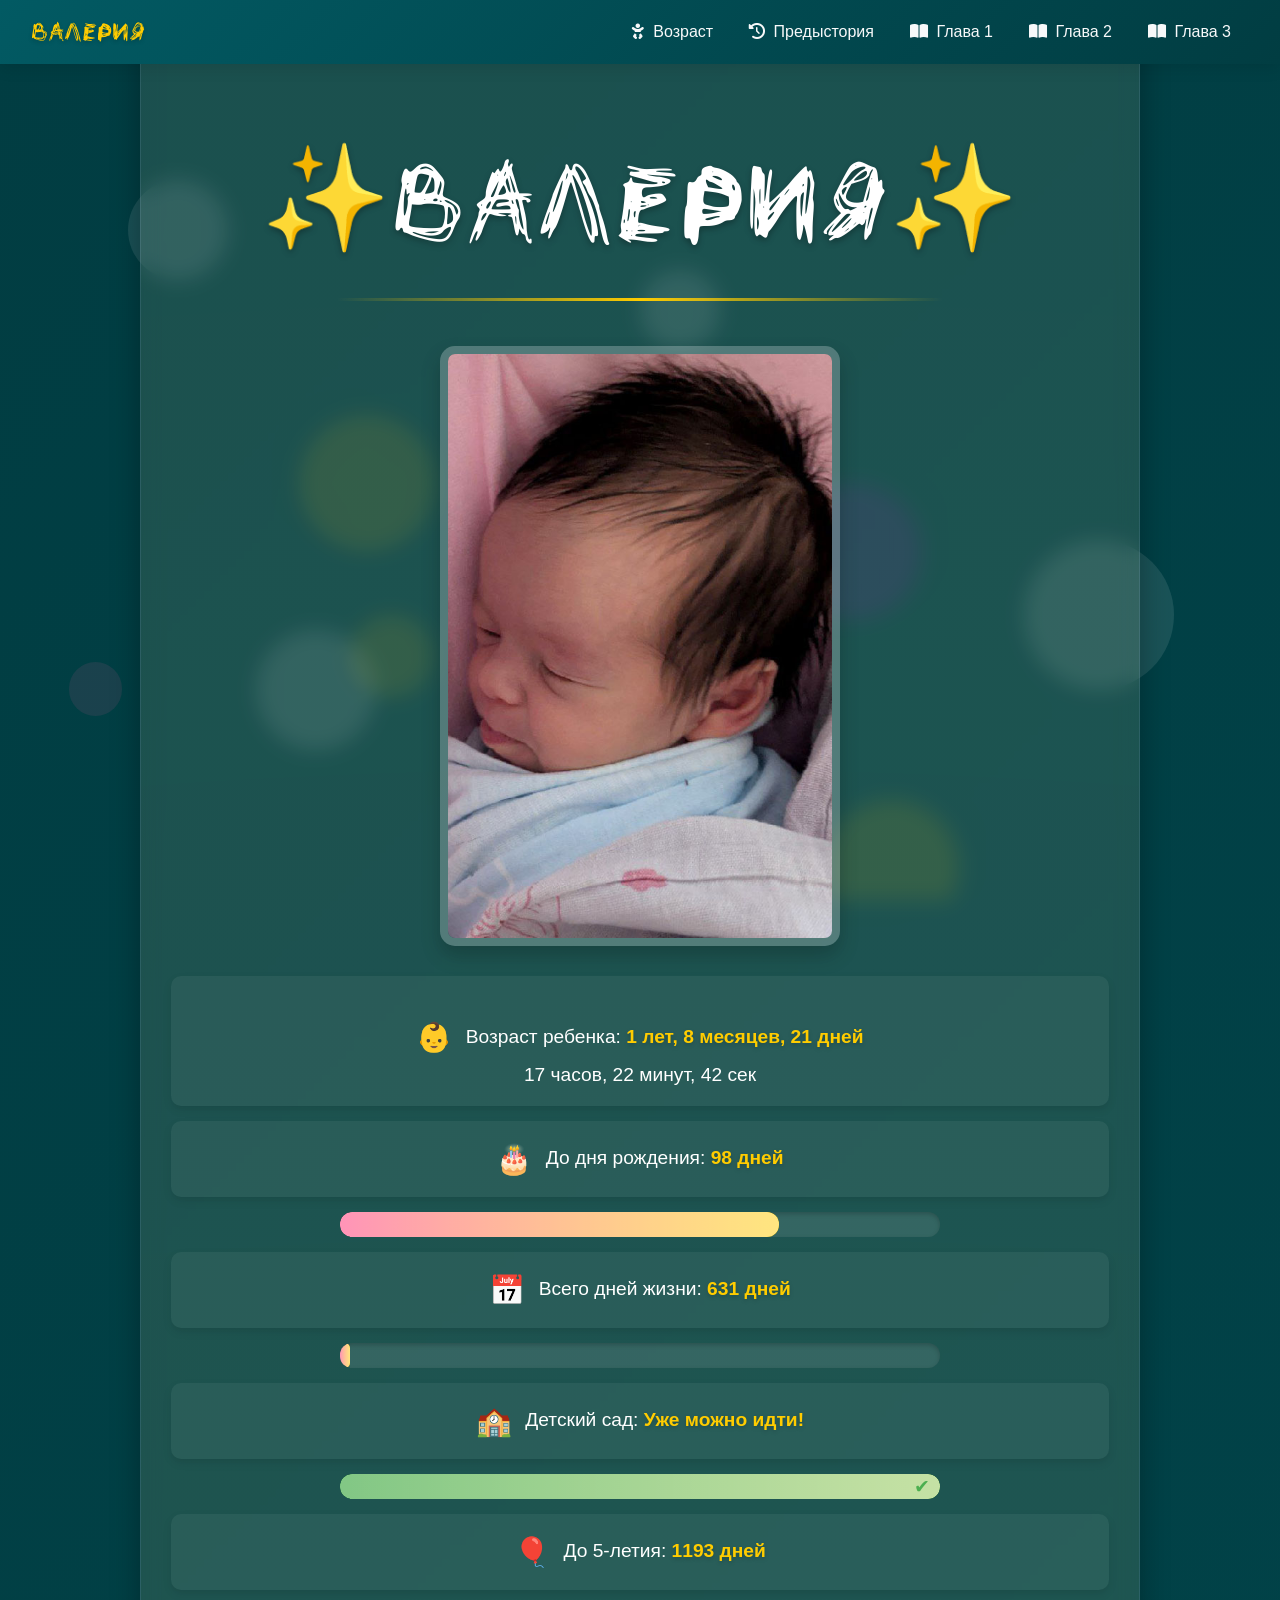
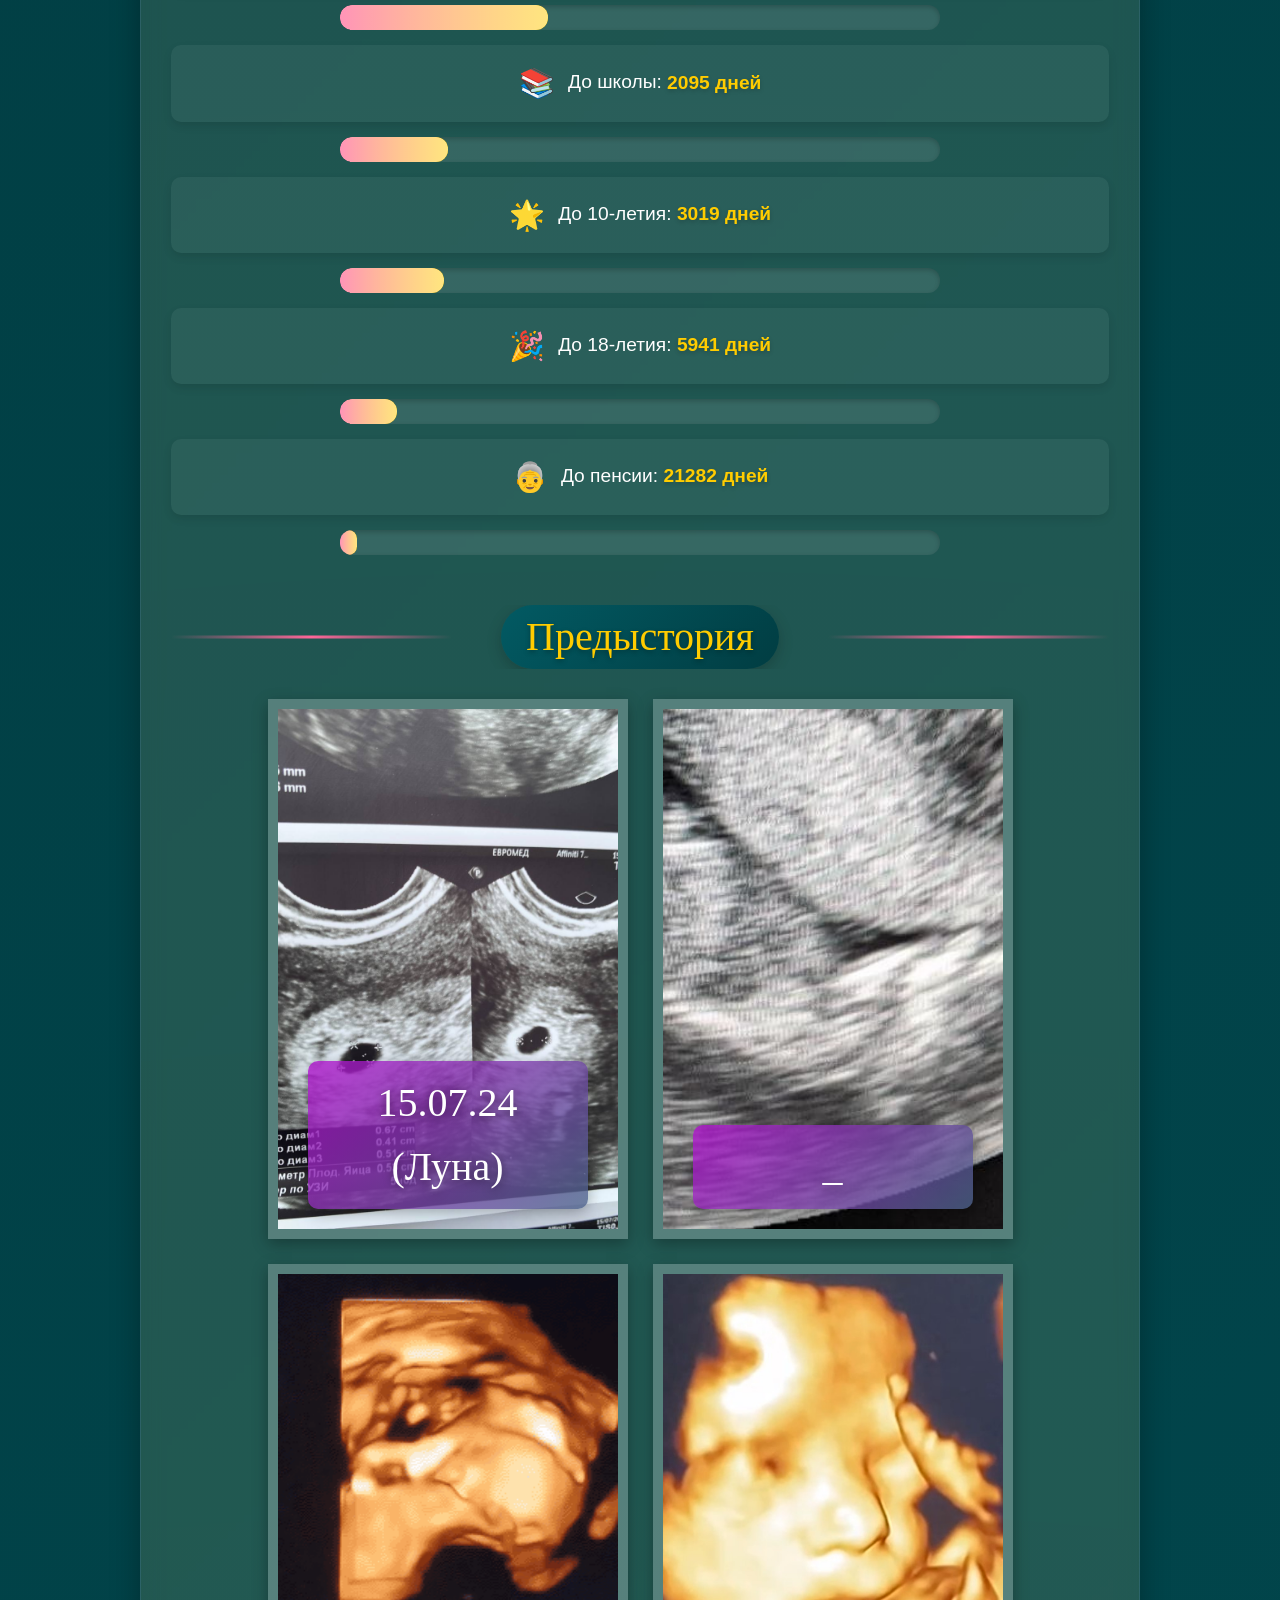
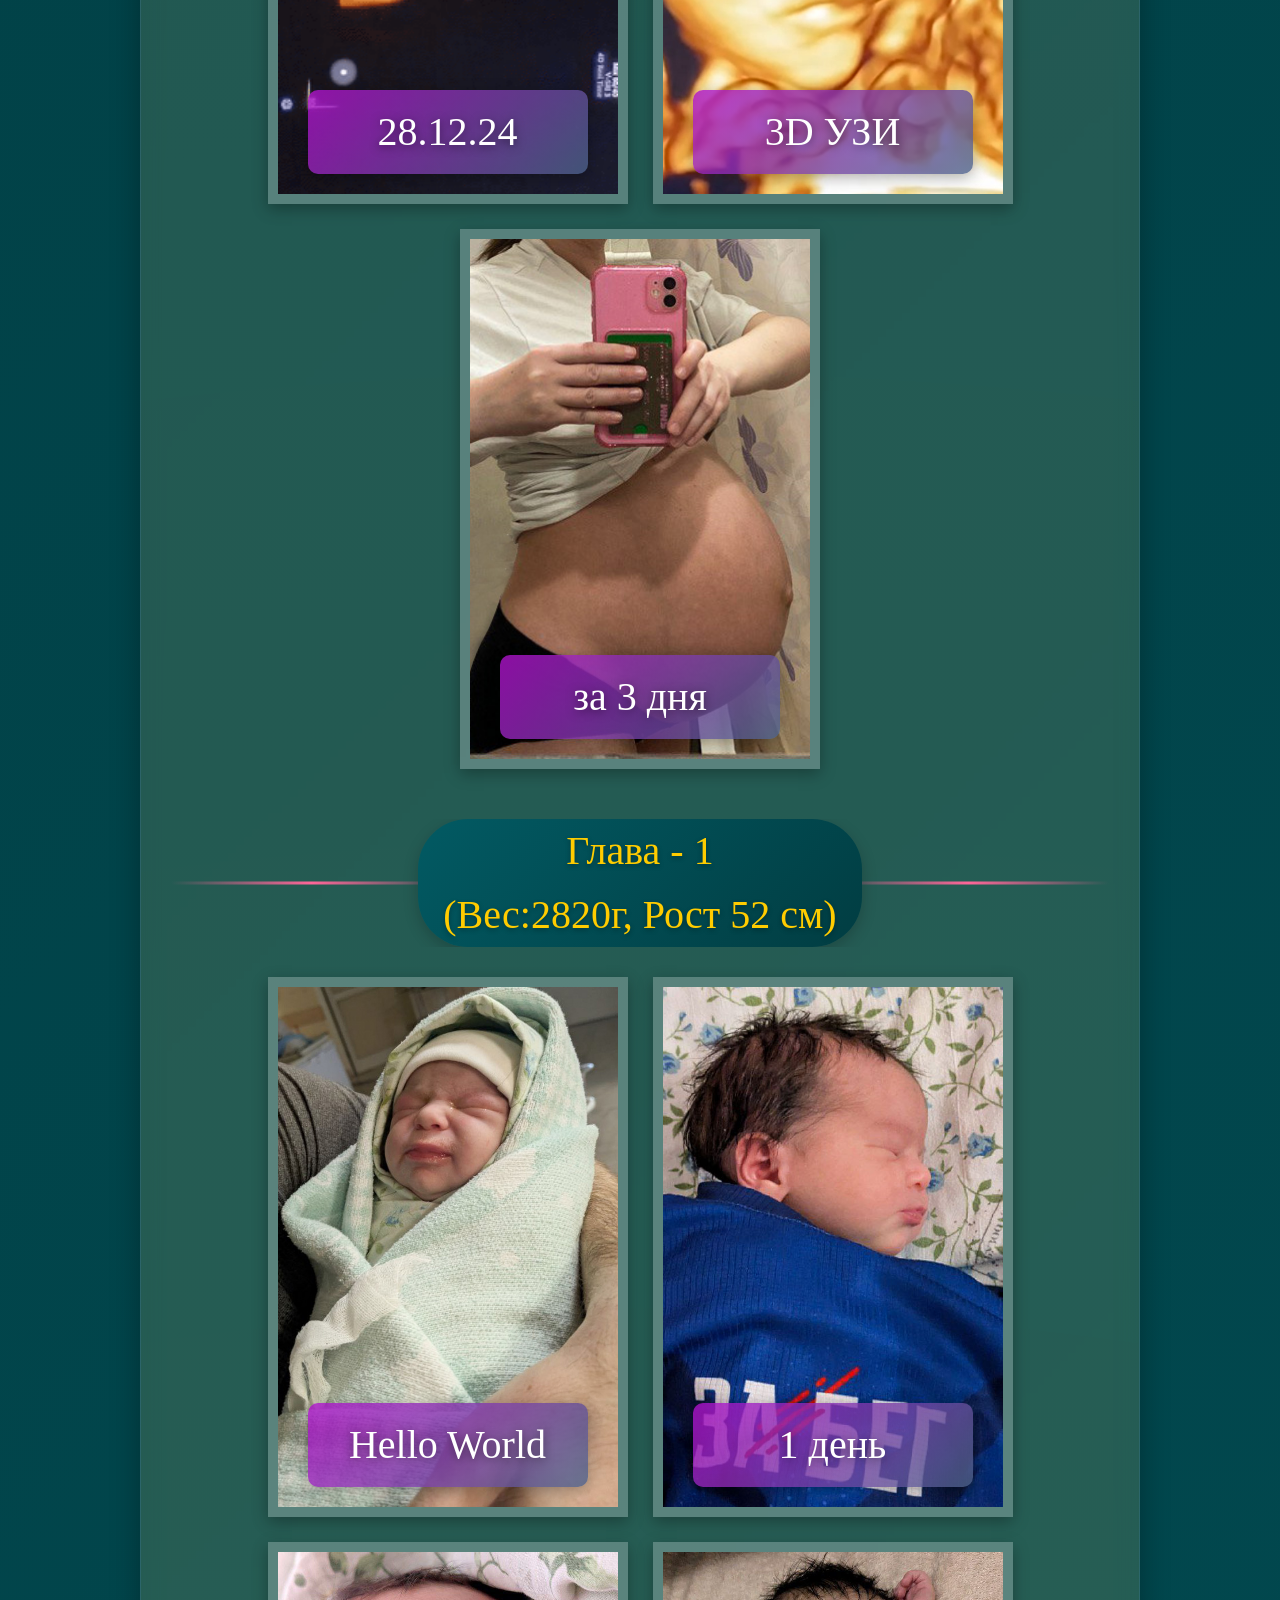
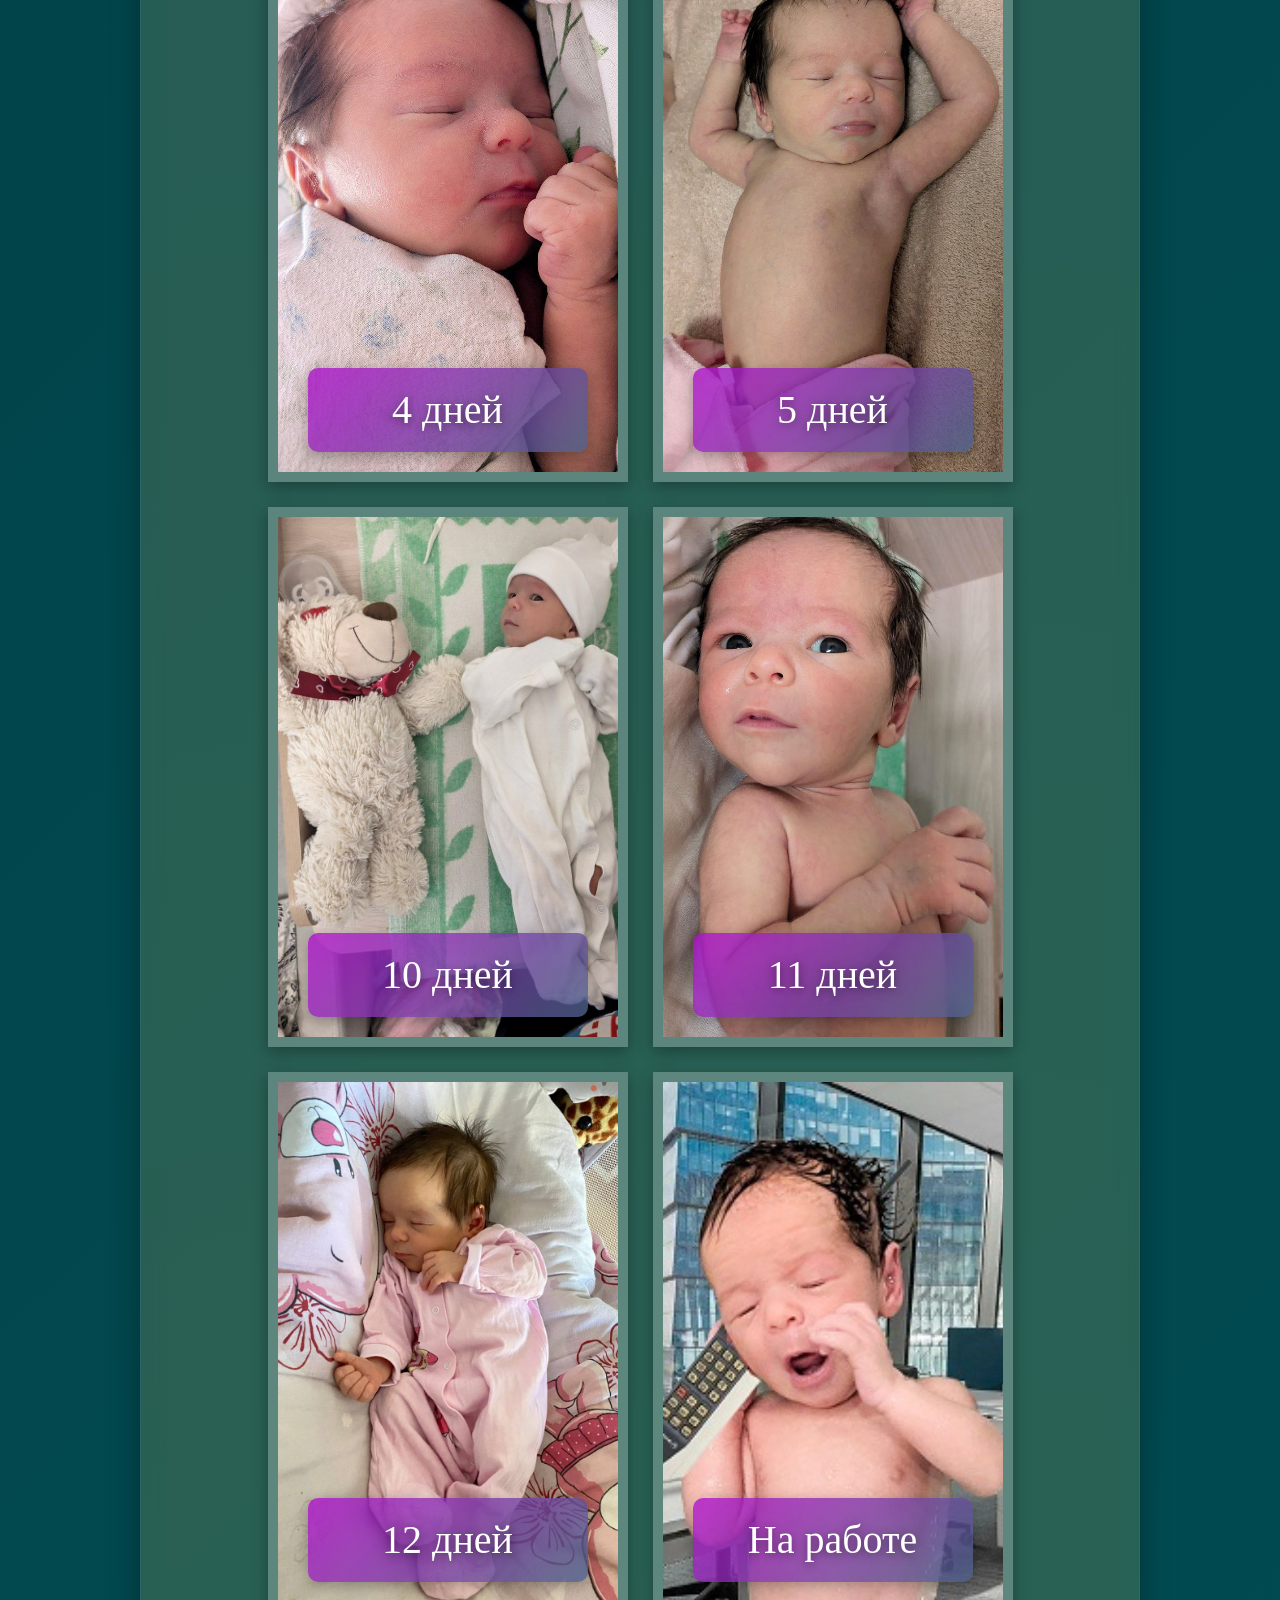
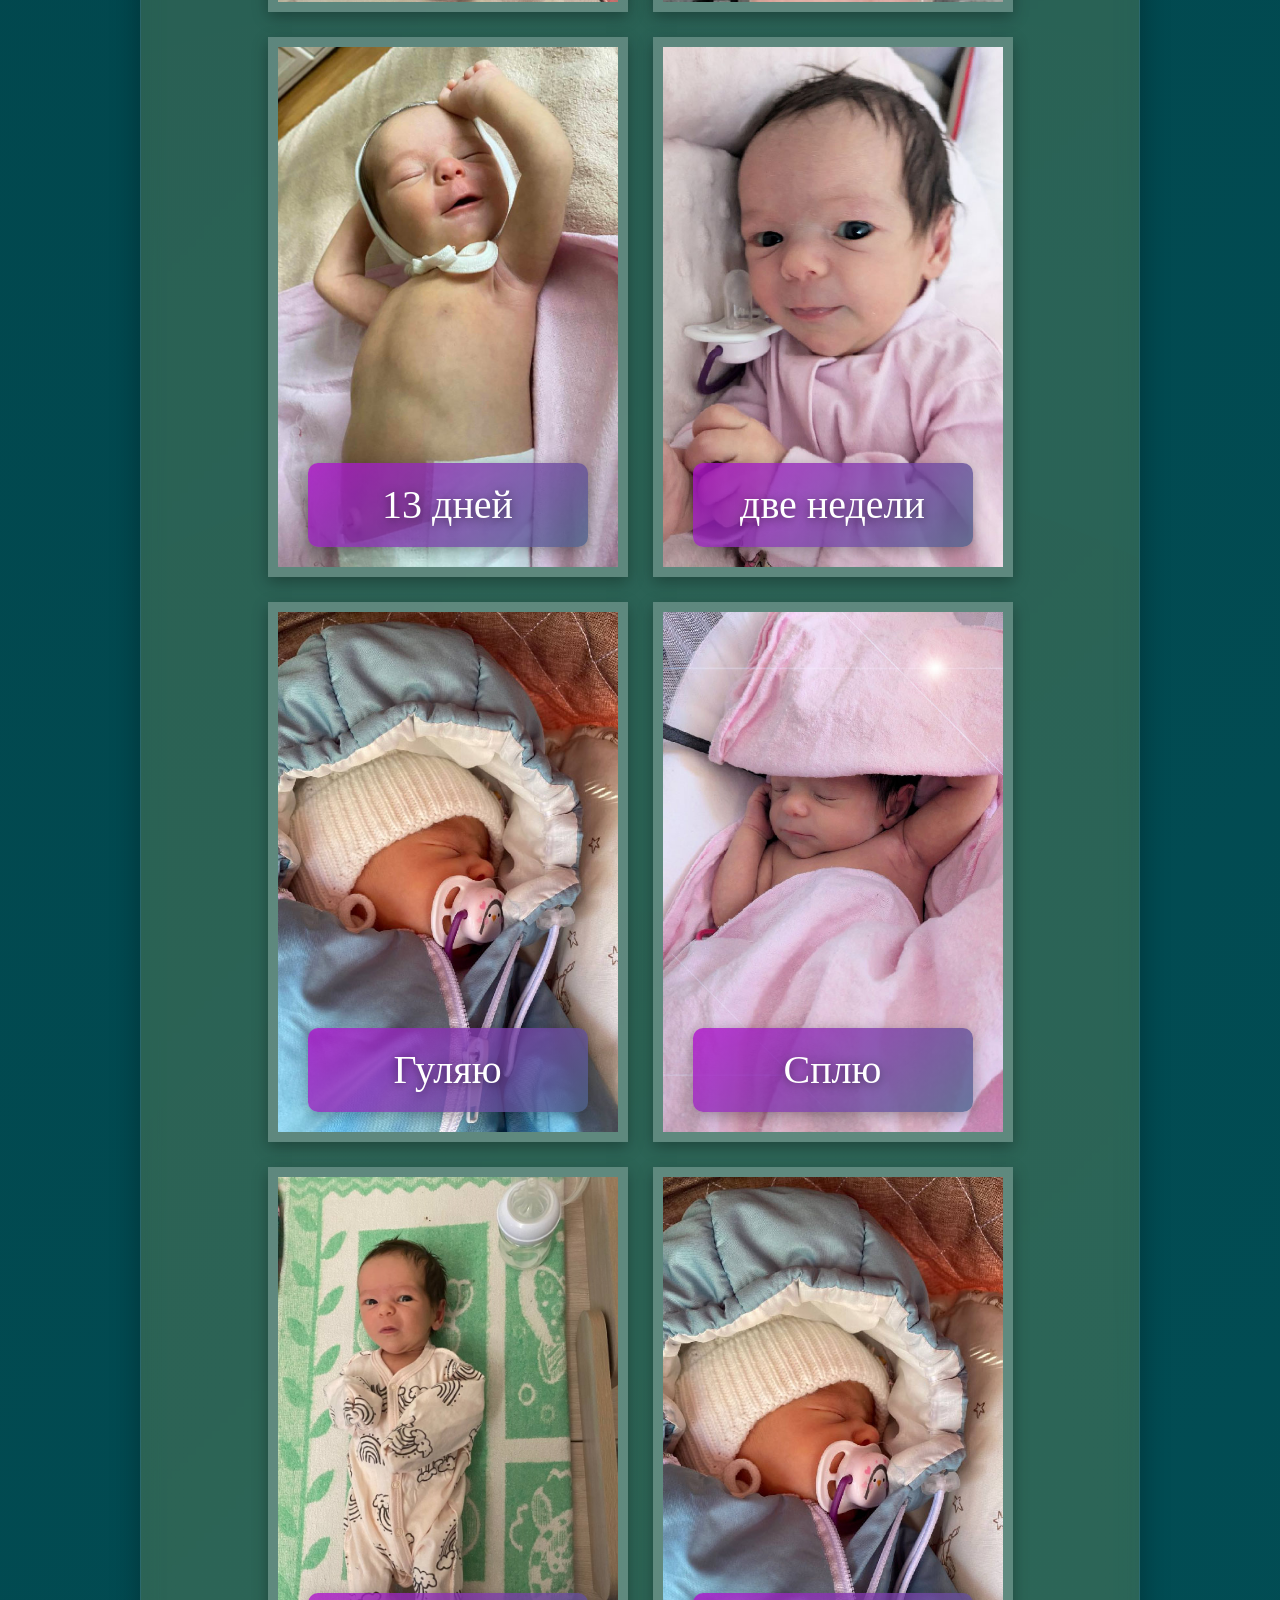
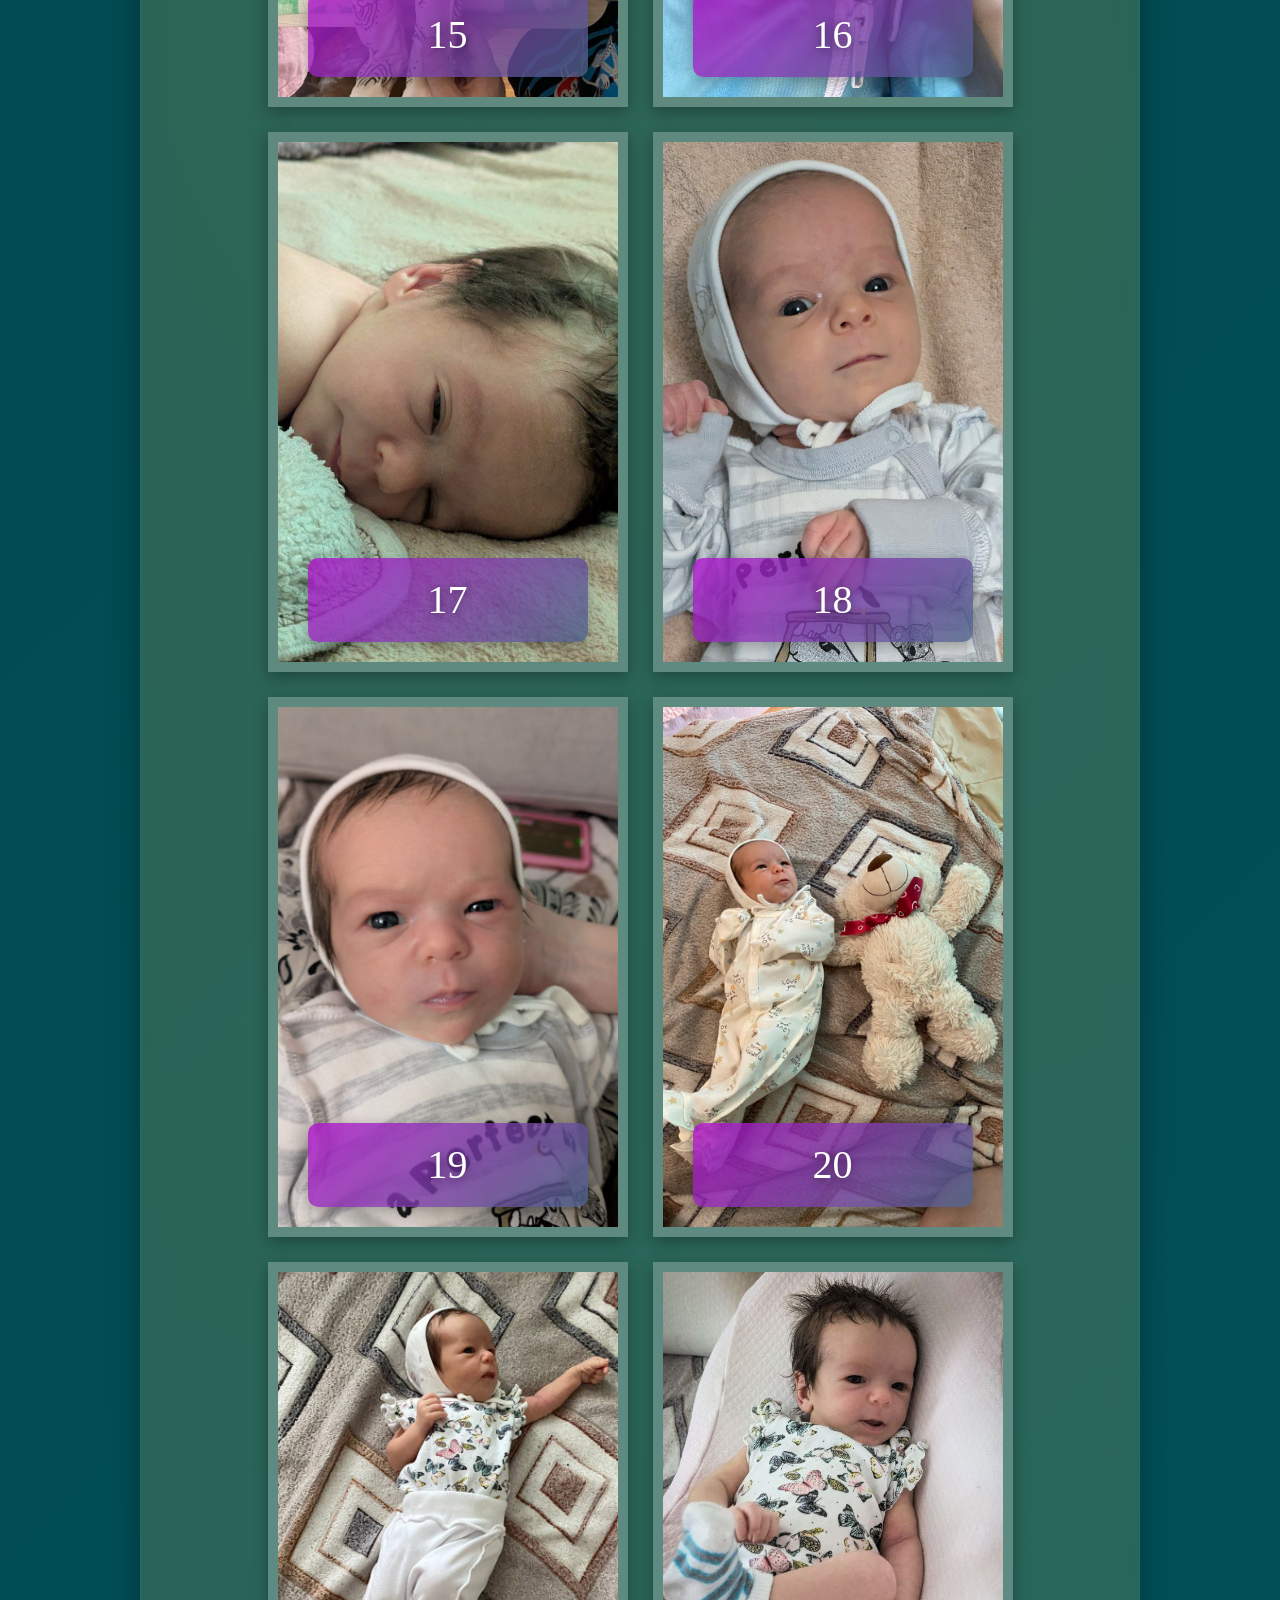
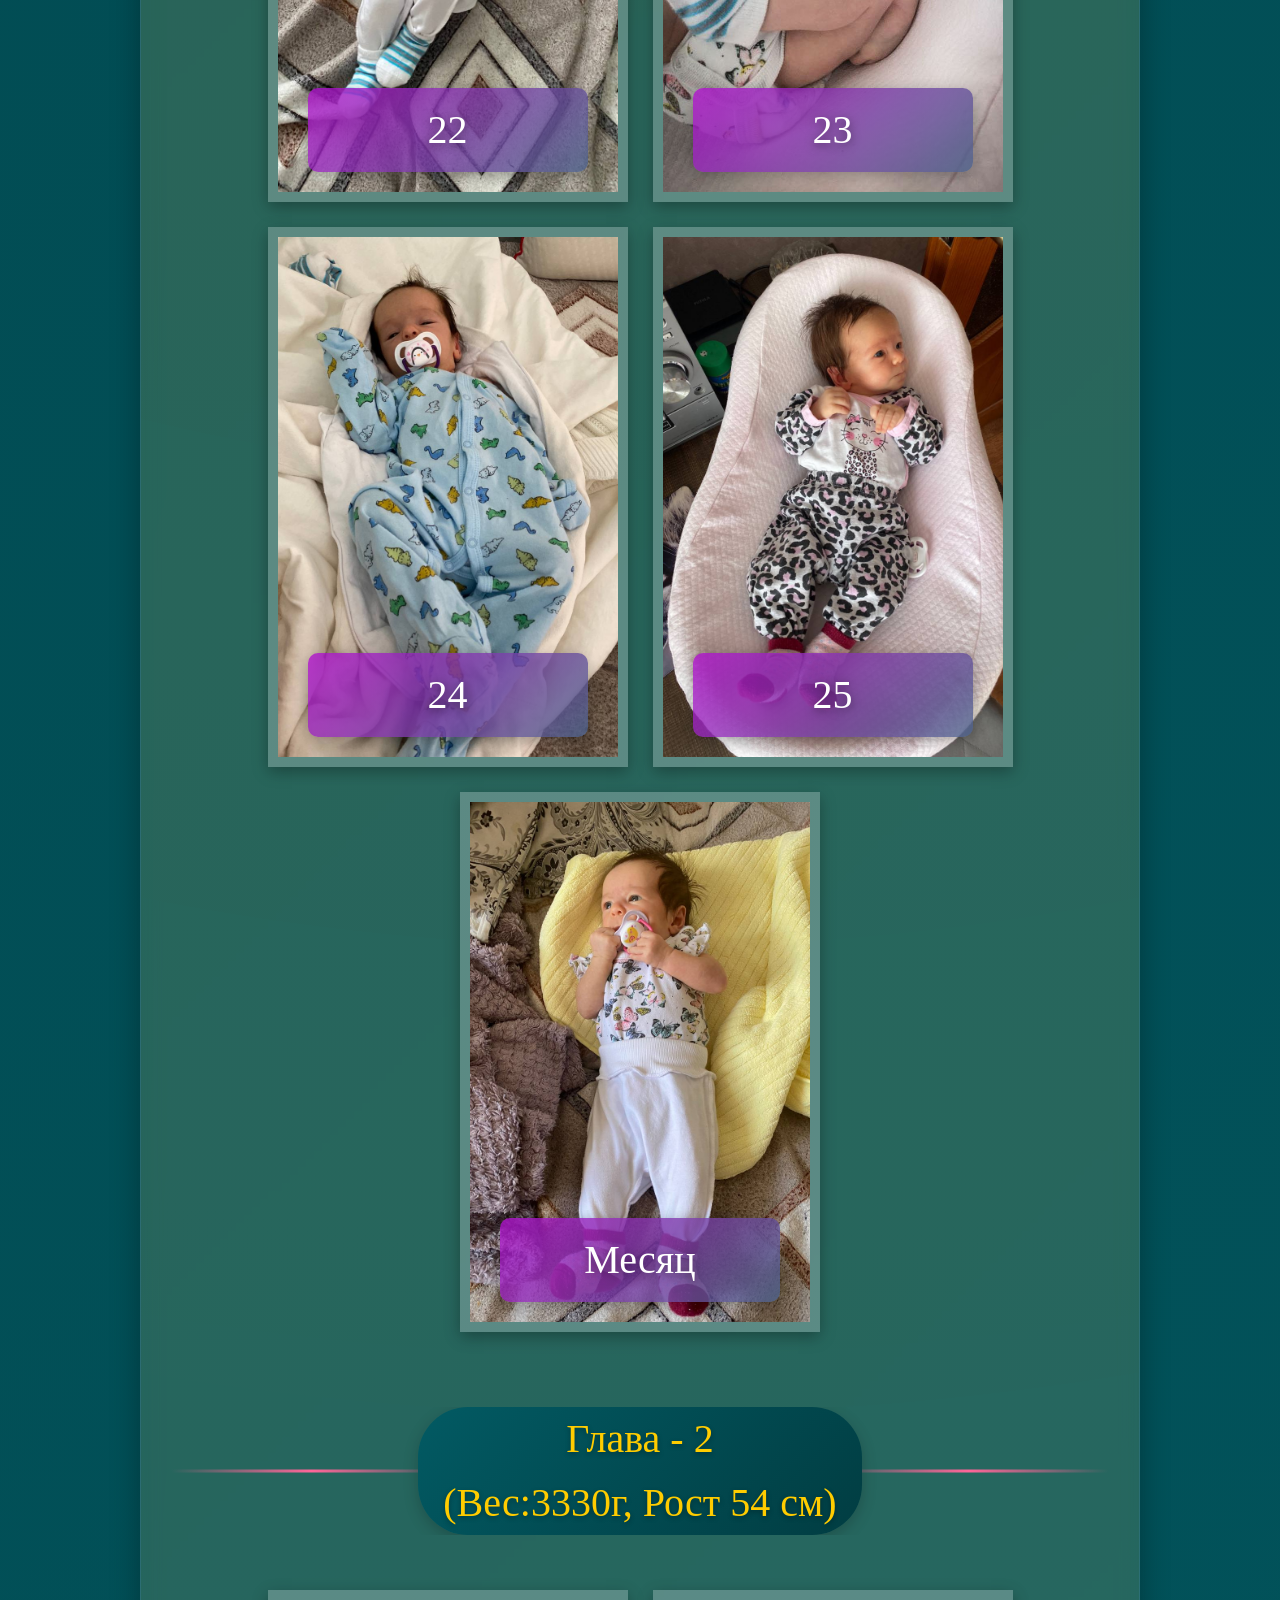
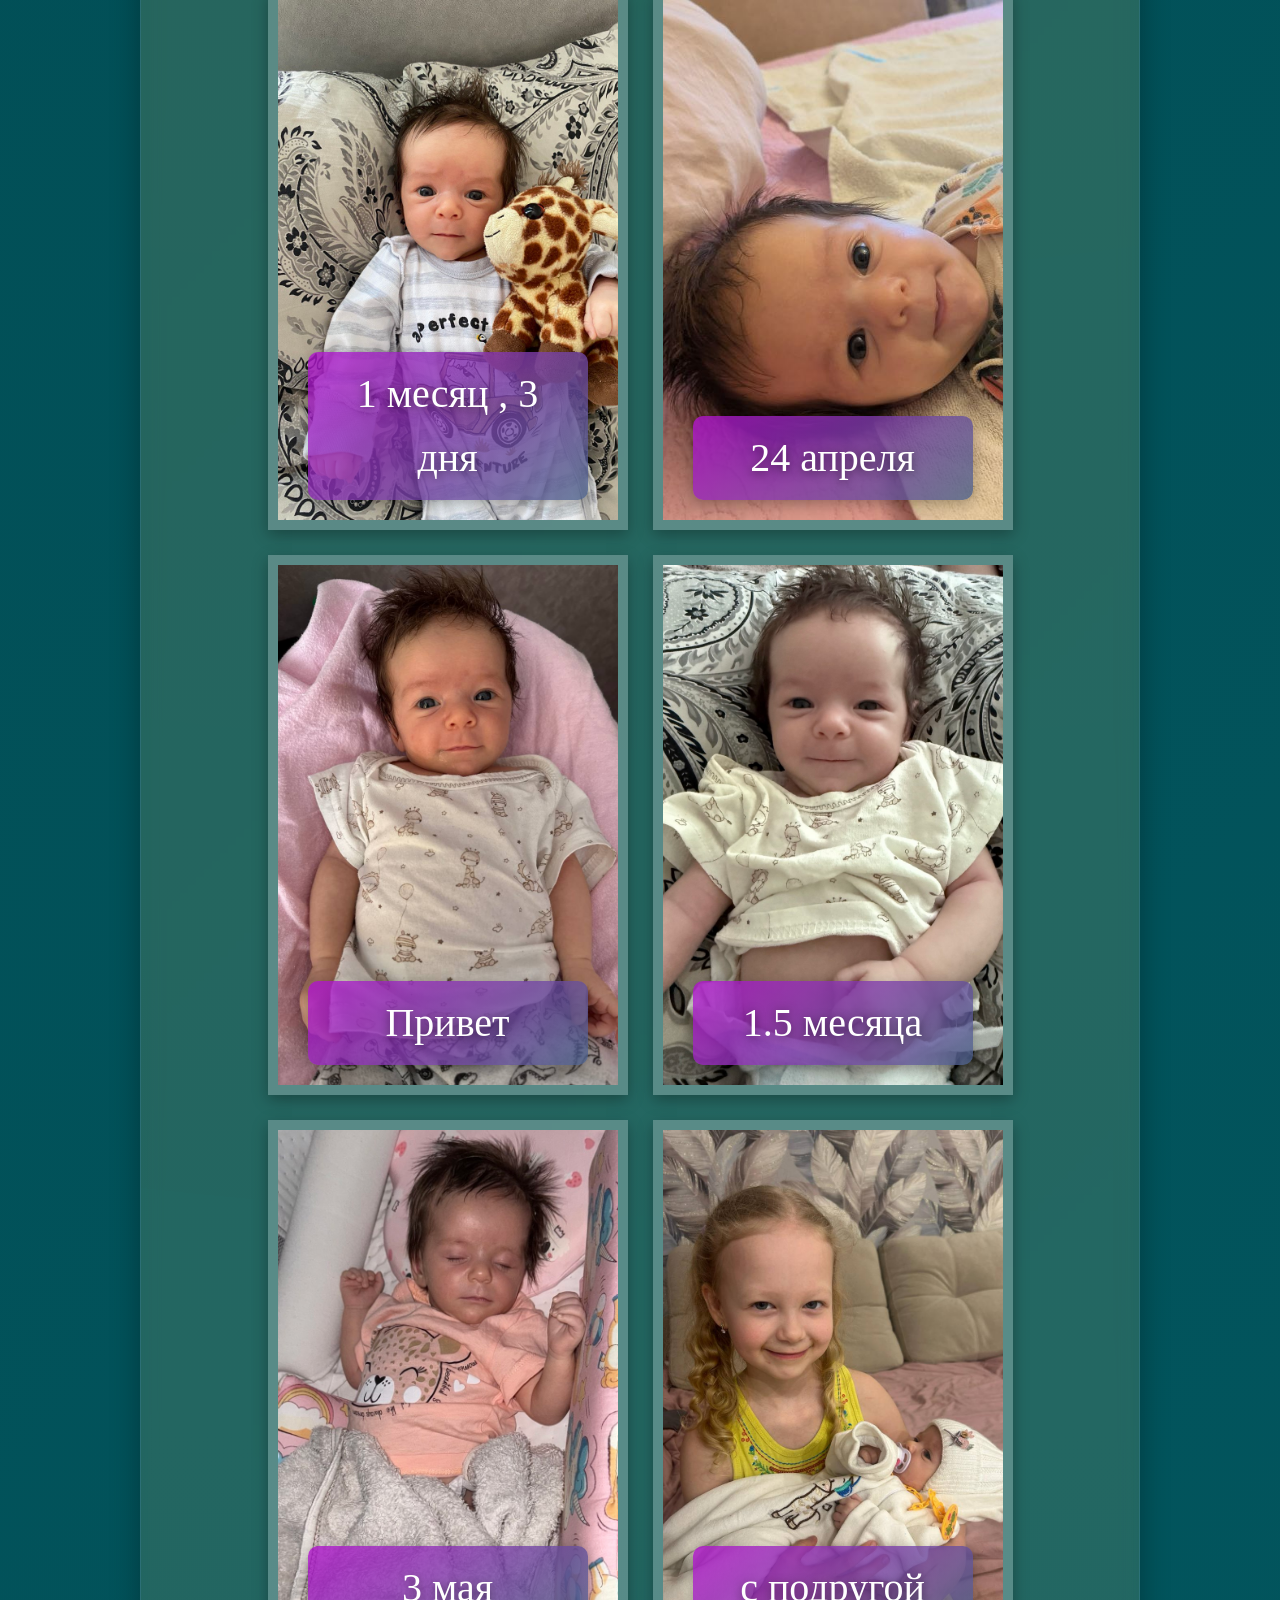
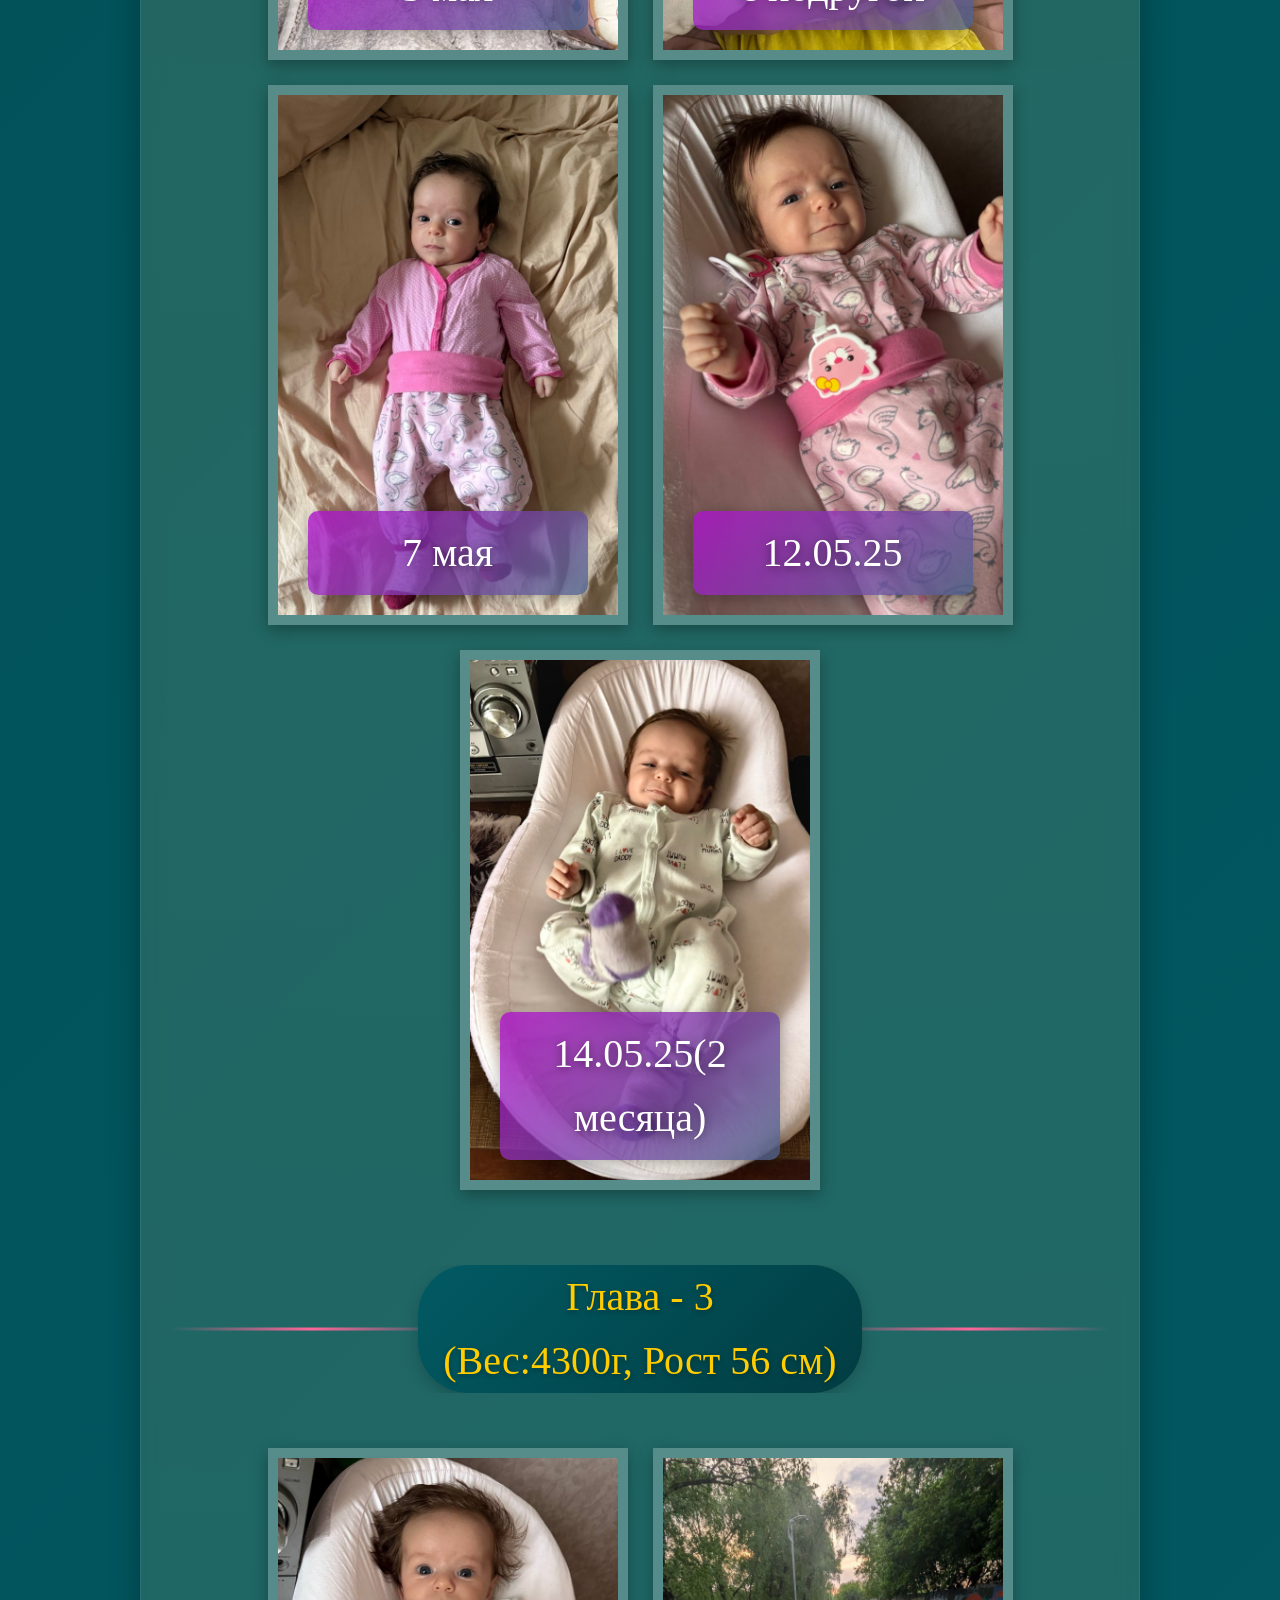
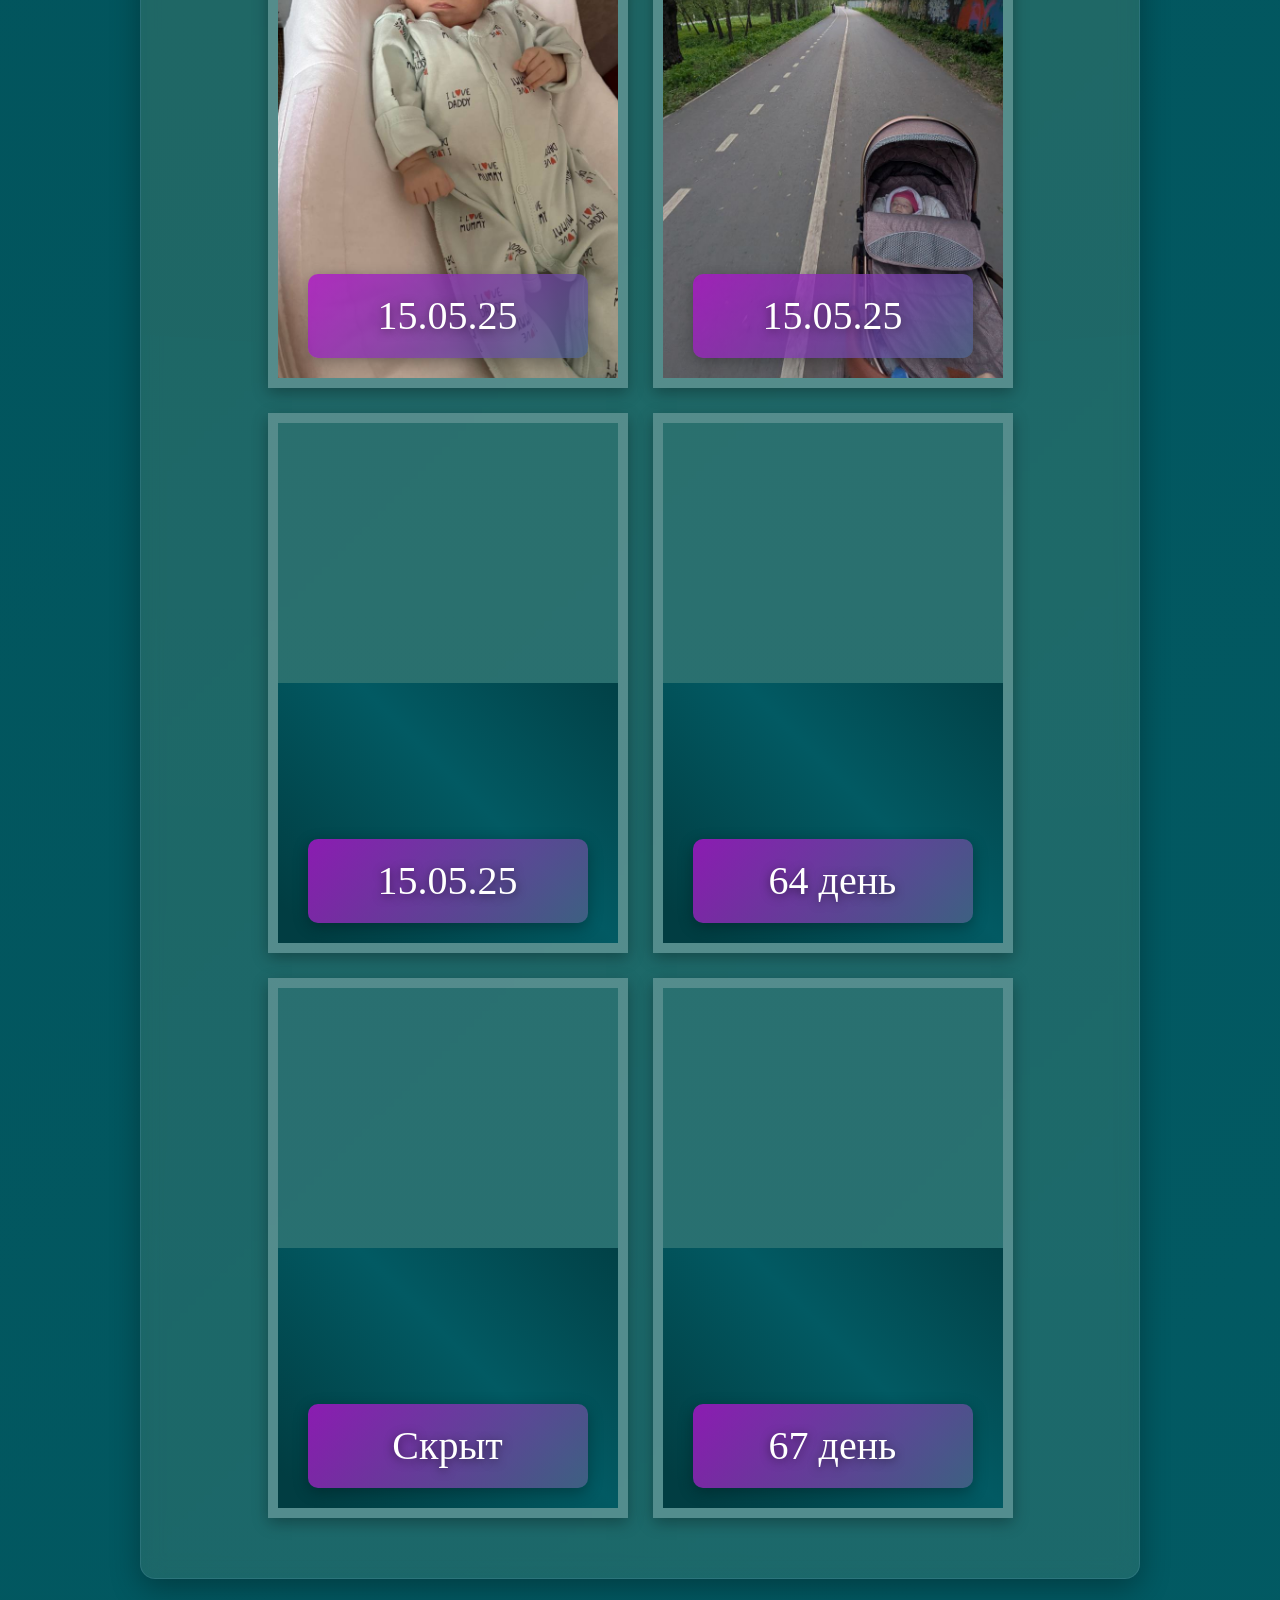
==== commit 6de8159f: "fix" ====
--- a/index.html
+++ b/index.html
@@ -393,10 +393,10 @@
                 <div class="anniversary-text">1 месяц , 3 дня </div>
 				</div>
 				
-								<div class="anniversary-frame" onclick="openModal('./img/photo_2025-04-24_18-57-37.jpg', '')">
+								<div class="anniversary-frame" onclick="openModal('./img/photo_2025-04-24_18-57-37.jpg', '24 апреля')">
                 <img data-src="./img/photo_2025-04-24_18-57-37_1.jpg" alt="24" class="anniversary-photo" loading="lazy">
                      <div class="placeholder"></div>
-                <div class="anniversary-text"> </div>
+                <div class="anniversary-text">24 апреля</div>
 				</div>
 				
 				
@@ -412,10 +412,10 @@
                 <div class="anniversary-text">1.5 месяца </div>
 				</div>
 				
-												<div class="anniversary-frame" onclick="openModal('./img/photo_2025-05-03_00-32-40.jpg', 'с подругой')">
+												<div class="anniversary-frame" onclick="openModal('./img/photo_2025-05-03_00-32-40.jpg', '3 мая')">
                 <img data-src="./img/photo_2025-05-03_00-32-40.jpg" alt="24" class="anniversary-photo" loading="lazy">
                      <div class="placeholder"></div>
-                <div class="anniversary-text"></div>
+                <div class="anniversary-text">3 мая</div>
 				</div>
 				
 																<div class="anniversary-frame" onclick="openModal('./img/photo_2025-05-05_10-57-43.jpg', '')">
@@ -428,10 +428,10 @@
 				
 				
 				
-																				<div class="anniversary-frame" onclick="openModal('./img/PXL_20250104_125917874.jpg', '')">
+																				<div class="anniversary-frame" onclick="openModal('./img/PXL_20250104_125917874.jpg', '7 мая')">
                 <img data-src="./img/PXL_20250104_125917874.jpg" alt="24" class="anniversary-photo" loading="lazy">
                      <div class="placeholder"></div>
-                <div class="anniversary-text"></div>
+                <div class="anniversary-text">7 мая</div>
 				</div>
 				
 								
